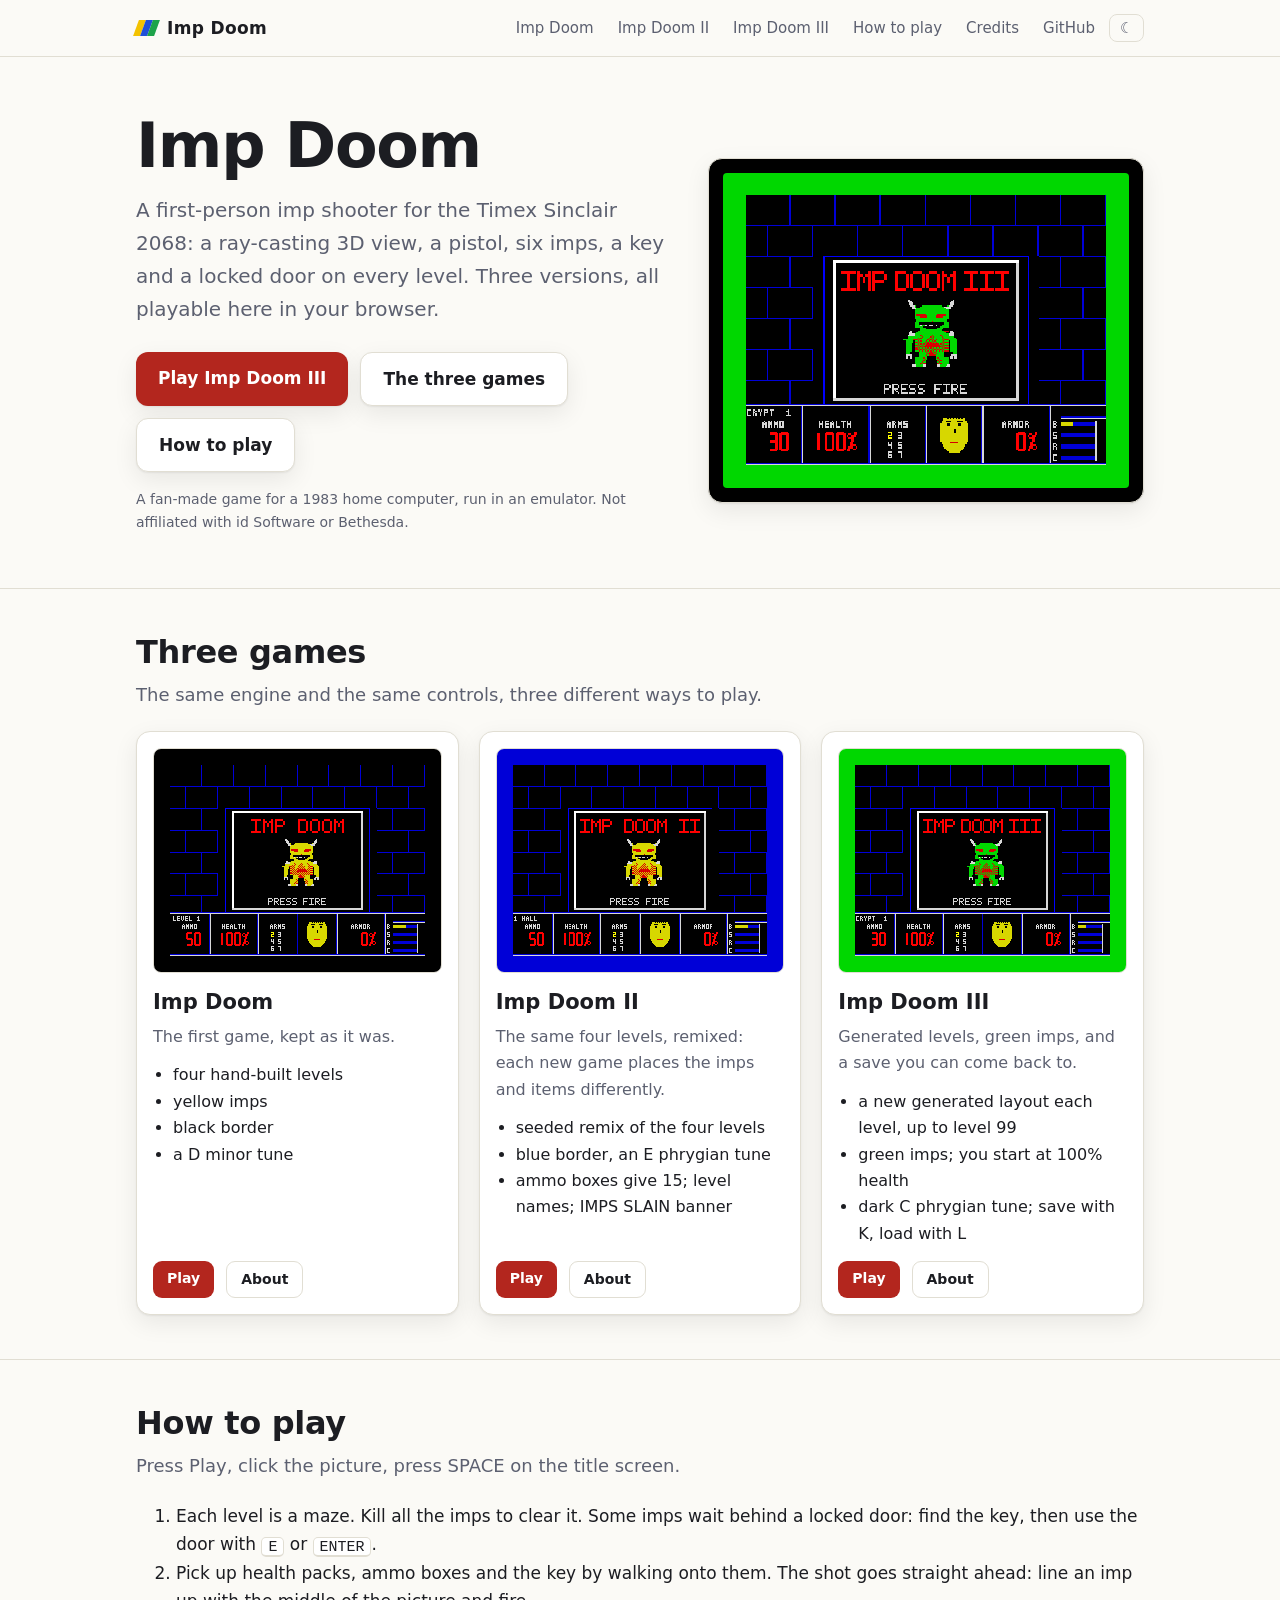
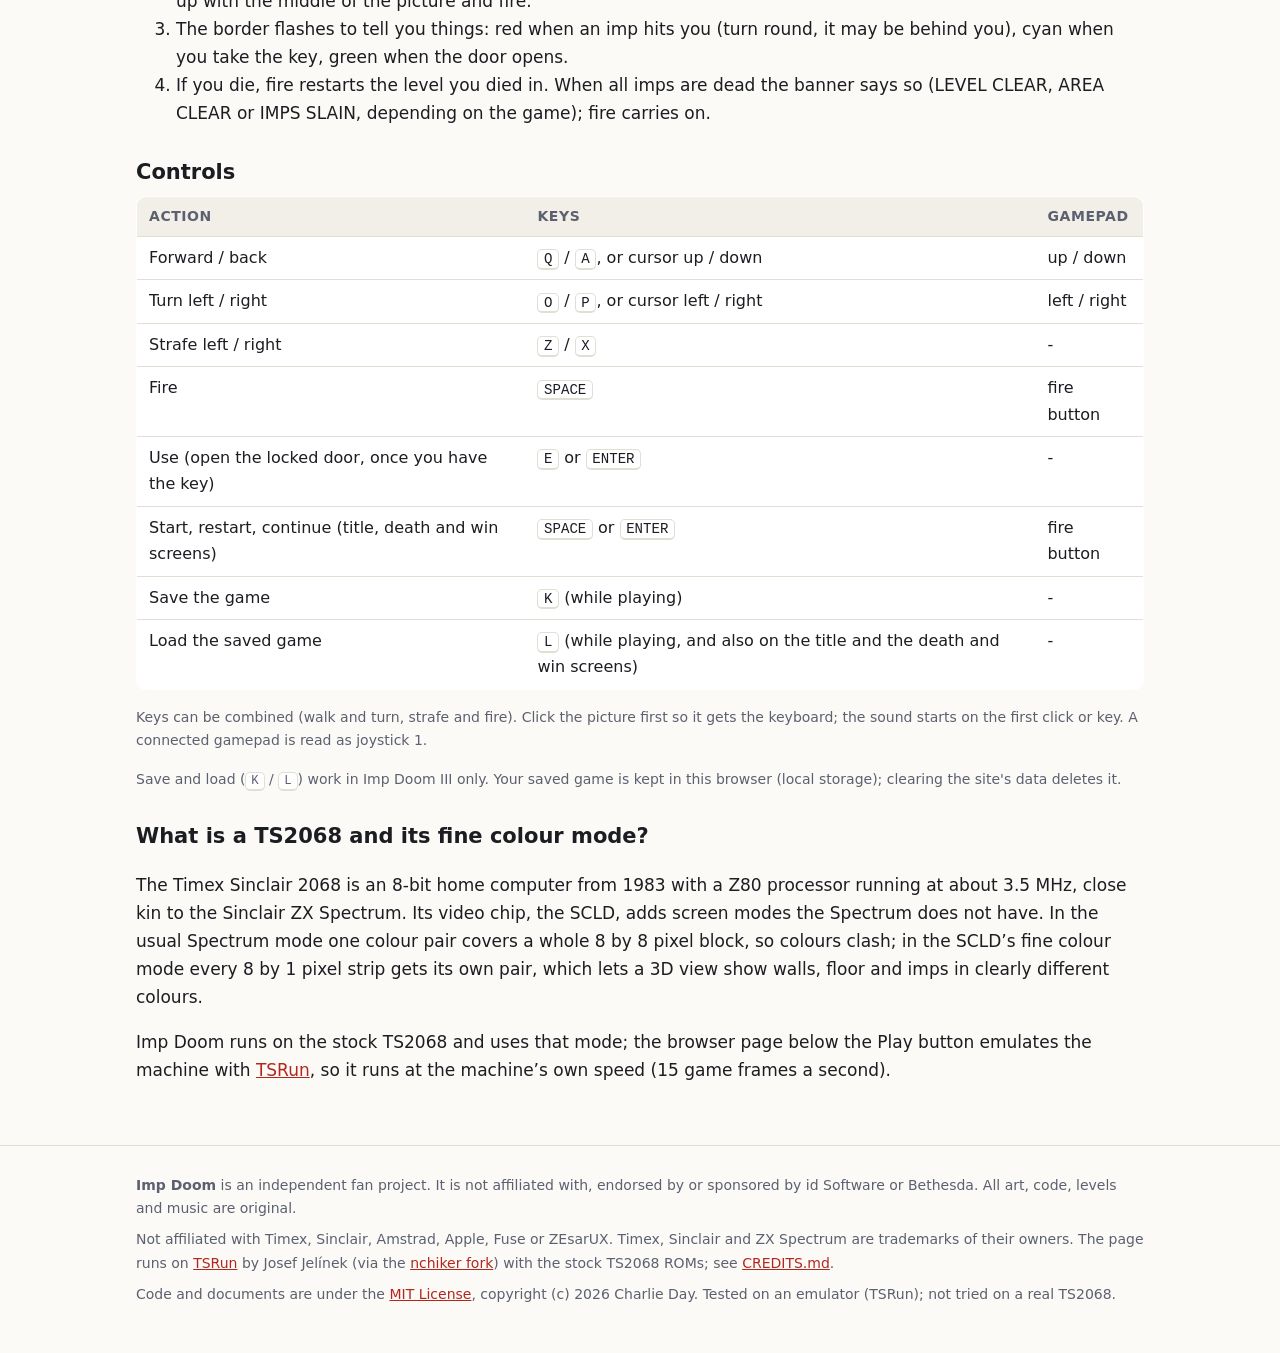
==== index.html @ e469f528 "Imp Doom website: three playable cartridges, TSRun player with save/load host Co-Authored-By: Claude" ====
<!doctype html>
<html lang="en">
<head>
<meta charset="utf-8">
<meta name="viewport" content="width=device-width, initial-scale=1">
<title>Imp Doom</title>
<meta name="description" content="Imp Doom, a first-person imp shooter for the Timex Sinclair 2068, in three versions. Play it in your browser.">
<link rel="icon" href="img/favicon.svg" type="image/svg+xml">
<link rel="stylesheet" href="css/site.css">
<script>try { var t = localStorage.getItem('imp-doom-site.theme'); if (t) document.documentElement.dataset.theme = t; } catch (e) {}</script>
</head>
<body>
<header class="bar">
  <div class="wrap">
    <a class="brand" href="index.html"><span class="stripe"><i></i><i></i><i></i></span> Imp Doom</a>
    <nav>
      <a href="imp-doom-1.html">Imp Doom</a>
      <a href="imp-doom-2.html">Imp Doom II</a>
      <a href="imp-doom-3.html">Imp Doom III</a>
      <a href="index.html#how">How to play</a>
      <a href="https://github.com/nchiker/Imp-Doom/blob/main/CREDITS.md">Credits</a>
      <a href="https://github.com/nchiker/Imp-Doom">GitHub</a>
      <button class="theme" id="theme" title="Switch between light and dark">&#9790;</button>
    </nav>
  </div>
</header>

<section class="hero">
  <div class="wrap">
    <div>
      <h1>Imp Doom</h1>
      <p class="lead">A first-person imp shooter for the Timex Sinclair 2068: a ray-casting 3D view, a pistol, six imps, a key and a locked door on every level. Three versions, all playable here in your browser.</p>
      <div class="cta">
        <a class="btn" href="play.html?game=3">Play Imp Doom III</a>
        <a class="btn alt" href="#games">The three games</a>
        <a class="btn alt" href="#how">How to play</a>
      </div>
      <p class="fine">A fan-made game for a 1983 home computer, run in an emulator. Not affiliated with id Software or Bethesda.</p>
    </div>
    <div class="screen"><img class="px" src="img/imp3_title.png" alt="The Imp Doom III title screen: a green imp, the words IMP DOOM III and PRESS FIRE, on a green border" width="576" height="448"></div>
  </div>
</section>

<section id="games">
  <div class="wrap">
    <h2>Three games</h2>
    <p class="sub">The same engine and the same controls, three different ways to play.</p>
    <div class="cards">
      <div class="card">
        <img class="px" src="img/imp1_title.png" alt="The Imp Doom title screen on a black border" width="576" height="448">
        <h3>Imp Doom</h3>
        <p>The first game, kept as it was.</p>
        <ul><li>four hand-built levels</li><li>yellow imps</li><li>black border</li><li>a D minor tune</li></ul>
        <div class="cta"><a class="btn sm" href="play.html?game=1">Play</a><a class="btn sm alt" href="imp-doom-1.html">About</a></div>
      </div>
      <div class="card">
        <img class="px" src="img/imp2_title.png" alt="The Imp Doom II title screen on a blue border" width="576" height="448">
        <h3>Imp Doom II</h3>
        <p>The same four levels, remixed: each new game places the imps and items differently.</p>
        <ul><li>seeded remix of the four levels</li><li>blue border, an E phrygian tune</li><li>ammo boxes give 15; level names; IMPS SLAIN banner</li></ul>
        <div class="cta"><a class="btn sm" href="play.html?game=2">Play</a><a class="btn sm alt" href="imp-doom-2.html">About</a></div>
      </div>
      <div class="card">
        <img class="px" src="img/imp3_title.png" alt="The Imp Doom III title screen on a green border" width="576" height="448">
        <h3>Imp Doom III</h3>
        <p>Generated levels, green imps, and a save you can come back to.</p>
        <ul><li>a new generated layout each level, up to level 99</li><li>green imps; you start at 100% health</li><li>dark C phrygian tune; save with K, load with L</li></ul>
        <div class="cta"><a class="btn sm" href="play.html?game=3">Play</a><a class="btn sm alt" href="imp-doom-3.html">About</a></div>
      </div>
    </div>
  </div>
</section>

<section id="how">
  <div class="wrap">
    <h2>How to play</h2>
    <p class="sub">Press Play, click the picture, press SPACE on the title screen.</p>
    <ol>
      <li>Each level is a maze. Kill all the imps to clear it. Some imps wait behind a locked door: find the key, then use the door with <kbd>E</kbd> or <kbd>ENTER</kbd>.</li>
      <li>Pick up health packs, ammo boxes and the key by walking onto them. The shot goes straight ahead: line an imp up with the middle of the picture and fire.</li>
      <li>The border flashes to tell you things: red when an imp hits you (turn round, it may be behind you), cyan when you take the key, green when the door opens.</li>
      <li>If you die, fire restarts the level you died in. When all imps are dead the banner says so (LEVEL CLEAR, AREA CLEAR or IMPS SLAIN, depending on the game); fire carries on.</li>
    </ol>
    <h3 id="controls">Controls</h3>
<table>
  <tr><th>Action</th><th>Keys</th><th>Gamepad</th></tr>
  <tr><td>Forward / back</td><td><kbd>Q</kbd> / <kbd>A</kbd>, or cursor up / down</td><td>up / down</td></tr>
  <tr><td>Turn left / right</td><td><kbd>O</kbd> / <kbd>P</kbd>, or cursor left / right</td><td>left / right</td></tr>
  <tr><td>Strafe left / right</td><td><kbd>Z</kbd> / <kbd>X</kbd></td><td>-</td></tr>
  <tr><td>Fire</td><td><kbd>SPACE</kbd></td><td>fire button</td></tr>
  <tr><td>Use (open the locked door, once you have the key)</td><td><kbd>E</kbd> or <kbd>ENTER</kbd></td><td>-</td></tr>
  <tr><td>Start, restart, continue (title, death and win screens)</td><td><kbd>SPACE</kbd> or <kbd>ENTER</kbd></td><td>fire button</td></tr>
  <tr><td>Save the game</td><td><kbd>K</kbd> (while playing)</td><td>-</td></tr>
  <tr><td>Load the saved game</td><td><kbd>L</kbd> (while playing, and also on the title and the death and win screens)</td><td>-</td></tr>
</table>
<p class="fine">Keys can be combined (walk and turn, strafe and fire). Click the picture first so it gets the keyboard; the sound starts on the first click or key. A connected gamepad is read as joystick 1.</p>
    <p class="fine">Save and load (<kbd>K</kbd> / <kbd>L</kbd>) work in Imp Doom III only. Your saved game is kept in this browser (local storage); clearing the site's data deletes it.</p>
    <h3 id="scld">What is a TS2068 and its fine colour mode?</h3>
    <p>The Timex Sinclair 2068 is an 8-bit home computer from 1983 with a Z80 processor running at about 3.5 MHz, close kin to the Sinclair ZX Spectrum. Its video chip, the SCLD, adds screen modes the Spectrum does not have. In the usual Spectrum mode one colour pair covers a whole 8 by 8 pixel block, so colours clash; in the SCLD&rsquo;s fine colour mode every 8 by 1 pixel strip gets its own pair, which lets a 3D view show walls, floor and imps in clearly different colours.</p>
    <p>Imp Doom runs on the stock TS2068 and uses that mode; the browser page below the Play button emulates the machine with <a href="https://github.com/nchiker/TSRun">TSRun</a>, so it runs at the machine&rsquo;s own speed (15 game frames a second).</p>
  </div>
</section>
<footer>
  <div class="wrap">
    <p><b>Imp Doom</b> is an independent fan project. It is not affiliated with, endorsed by or sponsored by id Software or Bethesda. All art, code, levels and music are original.</p>
    <p>Not affiliated with Timex, Sinclair, Amstrad, Apple, Fuse or ZEsarUX. Timex, Sinclair and ZX Spectrum are trademarks of their owners. The page runs on <a href="https://github.com/josef-jelinek/TSRun">TSRun</a> by Josef Jel&iacute;nek (via the <a href="https://github.com/nchiker/TSRun">nchiker fork</a>) with the stock TS2068 ROMs; see <a href="https://github.com/nchiker/Imp-Doom/blob/main/CREDITS.md">CREDITS.md</a>.</p>
    <p>Code and documents are under the <a href="LICENSE">MIT License</a>, copyright (c) 2026 Charlie Day. Tested on an emulator (TSRun); not tried on a real TS2068.</p>
  </div>
</footer>
<script src="js/site.js"></script>
</body>
</html>
---- css/site.css ----
/* Imp Doom site styles. Variables and layout follow the Leap IDE / Leap Arcade pages (same author). */
:root {
  --bg: #fbfaf6; --panel: #ffffff; --ink: #1c1d22; --muted: #5c6070; --line: #e1ded3;
  --accent: #b3261e; --accent-ink: #ffffff; --code-bg: #f1efe7; --shadow: 0 1px 2px rgba(0,0,0,.06), 0 8px 24px rgba(0,0,0,.08);
  --y: #f3c200; --b: #1f4fd8; --g: #1da34a;
}
@media (prefers-color-scheme: dark) {
  :root:not([data-theme="light"]) {
    --bg: #101116; --panel: #181a21; --ink: #ecebe6; --muted: #9a9eae; --line: #2a2d38;
    --accent: #ff6a5e; --accent-ink: #1a0604; --code-bg: #1f222b; --shadow: 0 1px 2px rgba(0,0,0,.4), 0 8px 24px rgba(0,0,0,.35);
  }
}
:root[data-theme="dark"] {
  --bg: #101116; --panel: #181a21; --ink: #ecebe6; --muted: #9a9eae; --line: #2a2d38;
  --accent: #ff6a5e; --accent-ink: #1a0604; --code-bg: #1f222b; --shadow: 0 1px 2px rgba(0,0,0,.4), 0 8px 24px rgba(0,0,0,.35);
}
* { box-sizing: border-box; }
html { scroll-behavior: smooth; scroll-padding-top: 72px; }
body { margin: 0; background: var(--bg); color: var(--ink); font: 17px/1.65 system-ui, -apple-system, "Segoe UI", Roboto, sans-serif; }
a { color: var(--accent); }
img { max-width: 100%; height: auto; display: block; }
.px { image-rendering: pixelated; image-rendering: crisp-edges; }
code, pre, kbd { font-family: ui-monospace, "SF Mono", Menlo, Consolas, monospace; font-size: .88em; }
code { background: var(--code-bg); padding: .1em .35em; border-radius: 4px; }
kbd { background: var(--panel); border: 1px solid var(--line); border-bottom-width: 2px; border-radius: 5px; padding: .05em .4em; }
.wrap { max-width: 1040px; margin: 0 auto; padding: 0 16px; }

/* top bar */
.bar { position: sticky; top: 0; z-index: 10; background: color-mix(in srgb, var(--bg) 88%, transparent); backdrop-filter: blur(10px); border-bottom: 1px solid var(--line); }
.bar .wrap { display: flex; align-items: center; gap: 18px; min-height: 56px; flex-wrap: wrap; }
.brand { font-weight: 800; letter-spacing: .02em; color: var(--ink); text-decoration: none; display: flex; align-items: center; gap: 10px; }
.stripe { display: inline-flex; transform: skewX(-20deg); }
.stripe i { display: block; width: 7px; height: 16px; }
.stripe i:nth-child(1) { background: var(--y); } .stripe i:nth-child(2) { background: var(--b); } .stripe i:nth-child(3) { background: var(--g); }
.bar nav { display: flex; gap: 4px; margin-left: auto; flex-wrap: wrap; align-items: center; }
.bar nav a { color: var(--muted); text-decoration: none; padding: 6px 10px; border-radius: 8px; font-size: 15px; }
.bar nav a:hover, .bar nav a.current { color: var(--ink); background: var(--code-bg); }
.theme { background: none; border: 1px solid var(--line); color: var(--muted); border-radius: 8px; padding: 4px 10px; cursor: pointer; font-size: 15px; }
.btn { display: inline-block; background: var(--accent); color: var(--accent-ink); padding: 12px 22px; border-radius: 12px; font-weight: 700; text-decoration: none; box-shadow: var(--shadow); border: 0; cursor: pointer; font-size: 17px; }
.btn:hover { filter: brightness(1.08); }
.btn.alt { background: var(--panel); color: var(--ink); border: 1px solid var(--line); }
.btn.sm { padding: 6px 14px; font-size: 14px; border-radius: 9px; box-shadow: none; }

/* hero */
.hero { padding: 56px 0 40px; }
.hero .wrap { display: grid; grid-template-columns: 1.1fr .9fr; gap: 40px; align-items: center; }
.hero h1 { font-size: clamp(38px, 6vw, 62px); line-height: 1.05; margin: 0 0 16px; letter-spacing: -.02em; }
.hero p.lead { font-size: 20px; color: var(--muted); margin: 0 0 26px; }
.cta { display: flex; gap: 12px; flex-wrap: wrap; }
.screen { display: block; background: #000; border-radius: 14px; padding: 14px; box-shadow: var(--shadow); border: 1px solid var(--line); }
.screen img { width: 100%; border-radius: 4px; }
.fine { font-size: 14px; color: var(--muted); margin-top: 16px; }

/* sections */
section { padding: 44px 0; }
section + section { border-top: 1px solid var(--line); }
h2 { font-size: 32px; letter-spacing: -.01em; margin: 0 0 8px; line-height: 1.2; }
h3 { font-size: 21px; margin: 28px 0 6px; }
.sub { color: var(--muted); margin: 0 0 22px; font-size: 18px; }
figure { margin: 18px 0 26px; }
figure img { border: 1px solid var(--line); border-radius: 10px; box-shadow: var(--shadow); width: 100%; background: #000; }
figcaption { color: var(--muted); font-size: 15px; margin-top: 8px; }
.pair { display: grid; grid-template-columns: 1fr 1fr; gap: 18px; }
.trio { display: grid; grid-template-columns: repeat(3, 1fr); gap: 18px; }
.pair figure, .trio figure { margin: 10px 0 18px; }

/* cards */
.cards { display: grid; grid-template-columns: repeat(3, 1fr); gap: 20px; }
.card { background: var(--panel); border: 1px solid var(--line); border-radius: 14px; padding: 16px; box-shadow: var(--shadow); display: flex; flex-direction: column; }
.card h3 { margin: 12px 0 4px; }
.card p { margin: 0 0 12px; color: var(--muted); font-size: 16px; }
.card ul { margin: 0 0 14px; padding-left: 20px; font-size: 16px; }
.card .cta { margin-top: auto; }
.card img { border-radius: 8px; background: #000; border: 1px solid var(--line); }

table { border-collapse: collapse; width: 100%; background: var(--panel); border: 1px solid var(--line); border-radius: 10px; overflow: hidden; font-size: 16px; }
th, td { text-align: left; padding: 8px 12px; border-bottom: 1px solid var(--line); vertical-align: top; }
th { background: var(--code-bg); font-size: 14px; text-transform: uppercase; letter-spacing: .04em; color: var(--muted); }
tr:last-child td { border-bottom: 0; }
.note { background: var(--code-bg); border-left: 4px solid var(--accent); padding: 10px 14px; border-radius: 6px; margin: 16px 0; font-size: 16px; }
audio { width: 100%; max-width: 520px; display: block; margin: 8px 0; }
footer { border-top: 1px solid var(--line); padding: 28px 0 40px; color: var(--muted); font-size: 14px; }
footer p { margin: 0 0 8px; }

@media (max-width: 800px) {
  .hero .wrap, .pair { grid-template-columns: 1fr; }
  .cards, .trio { grid-template-columns: 1fr; }
  .hero { padding: 32px 0 24px; }
  .bar nav { margin-left: 0; }
  table { font-size: 15px; }
}
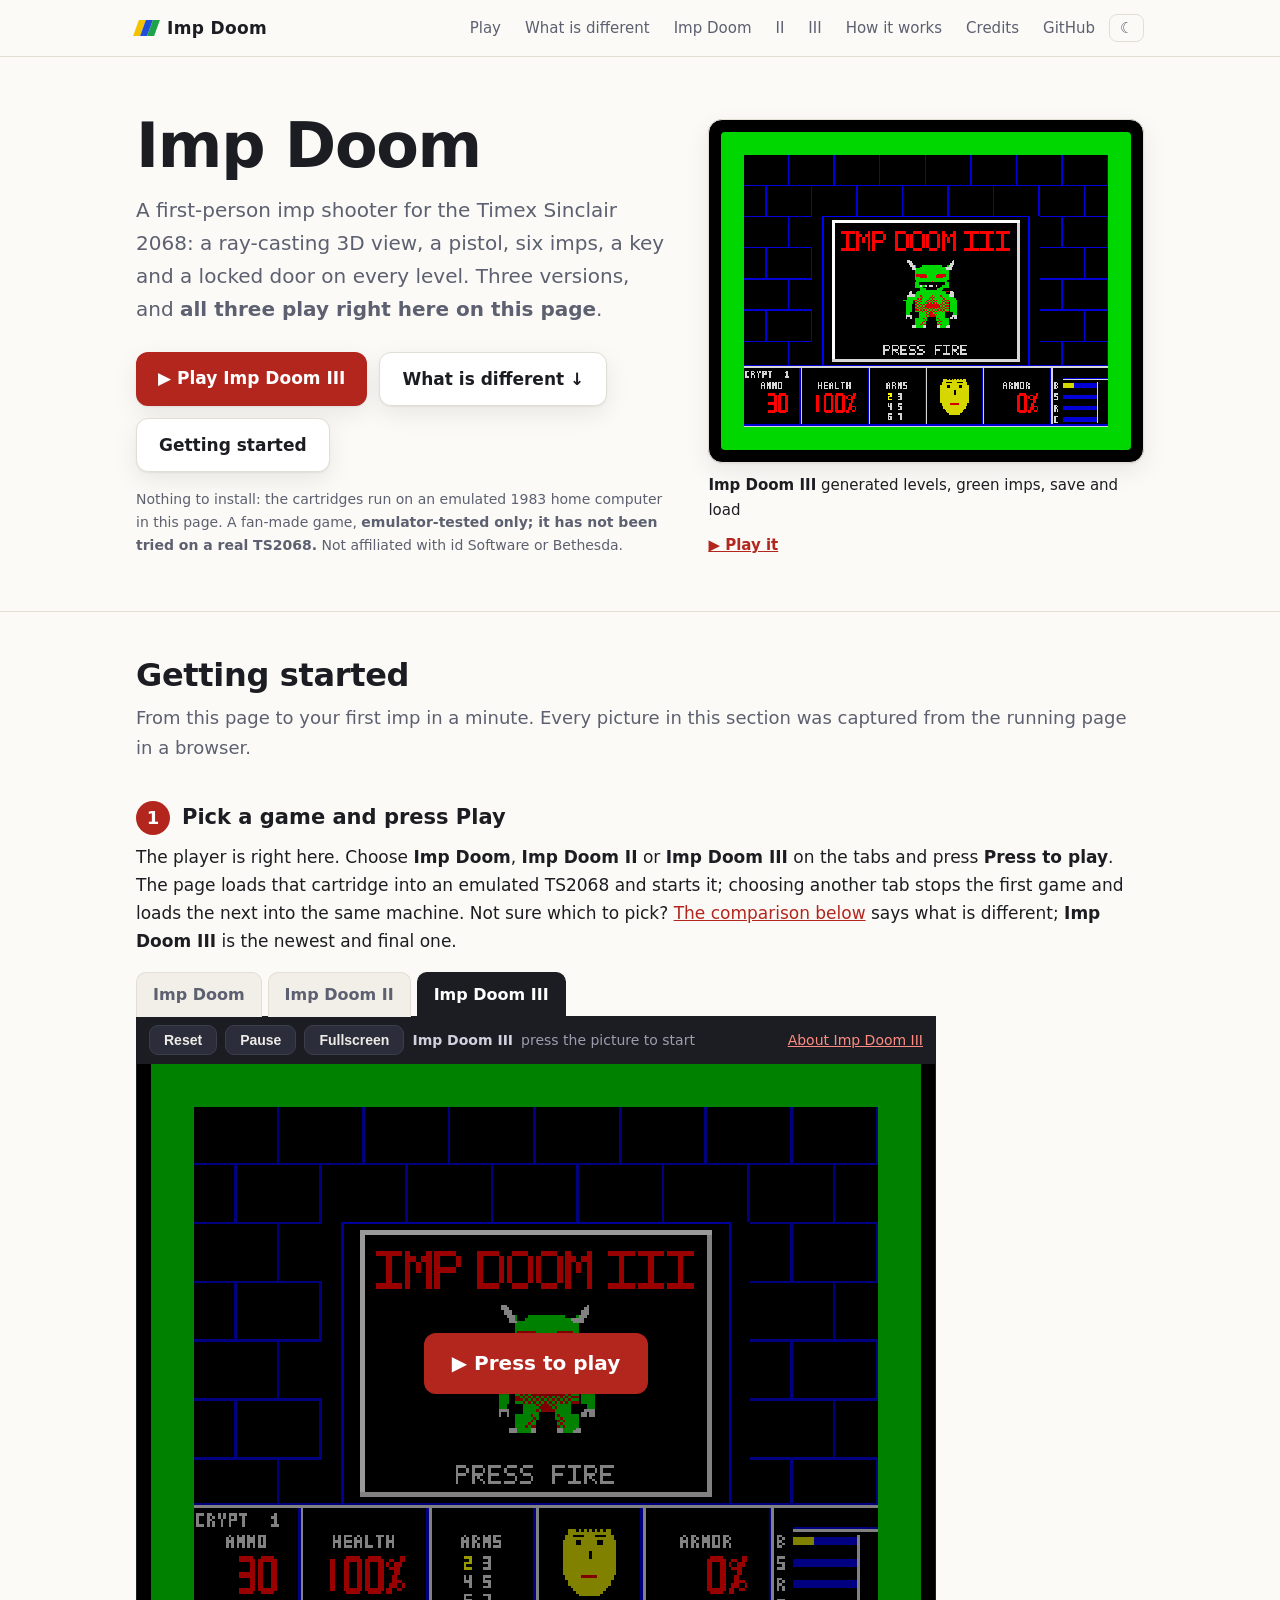
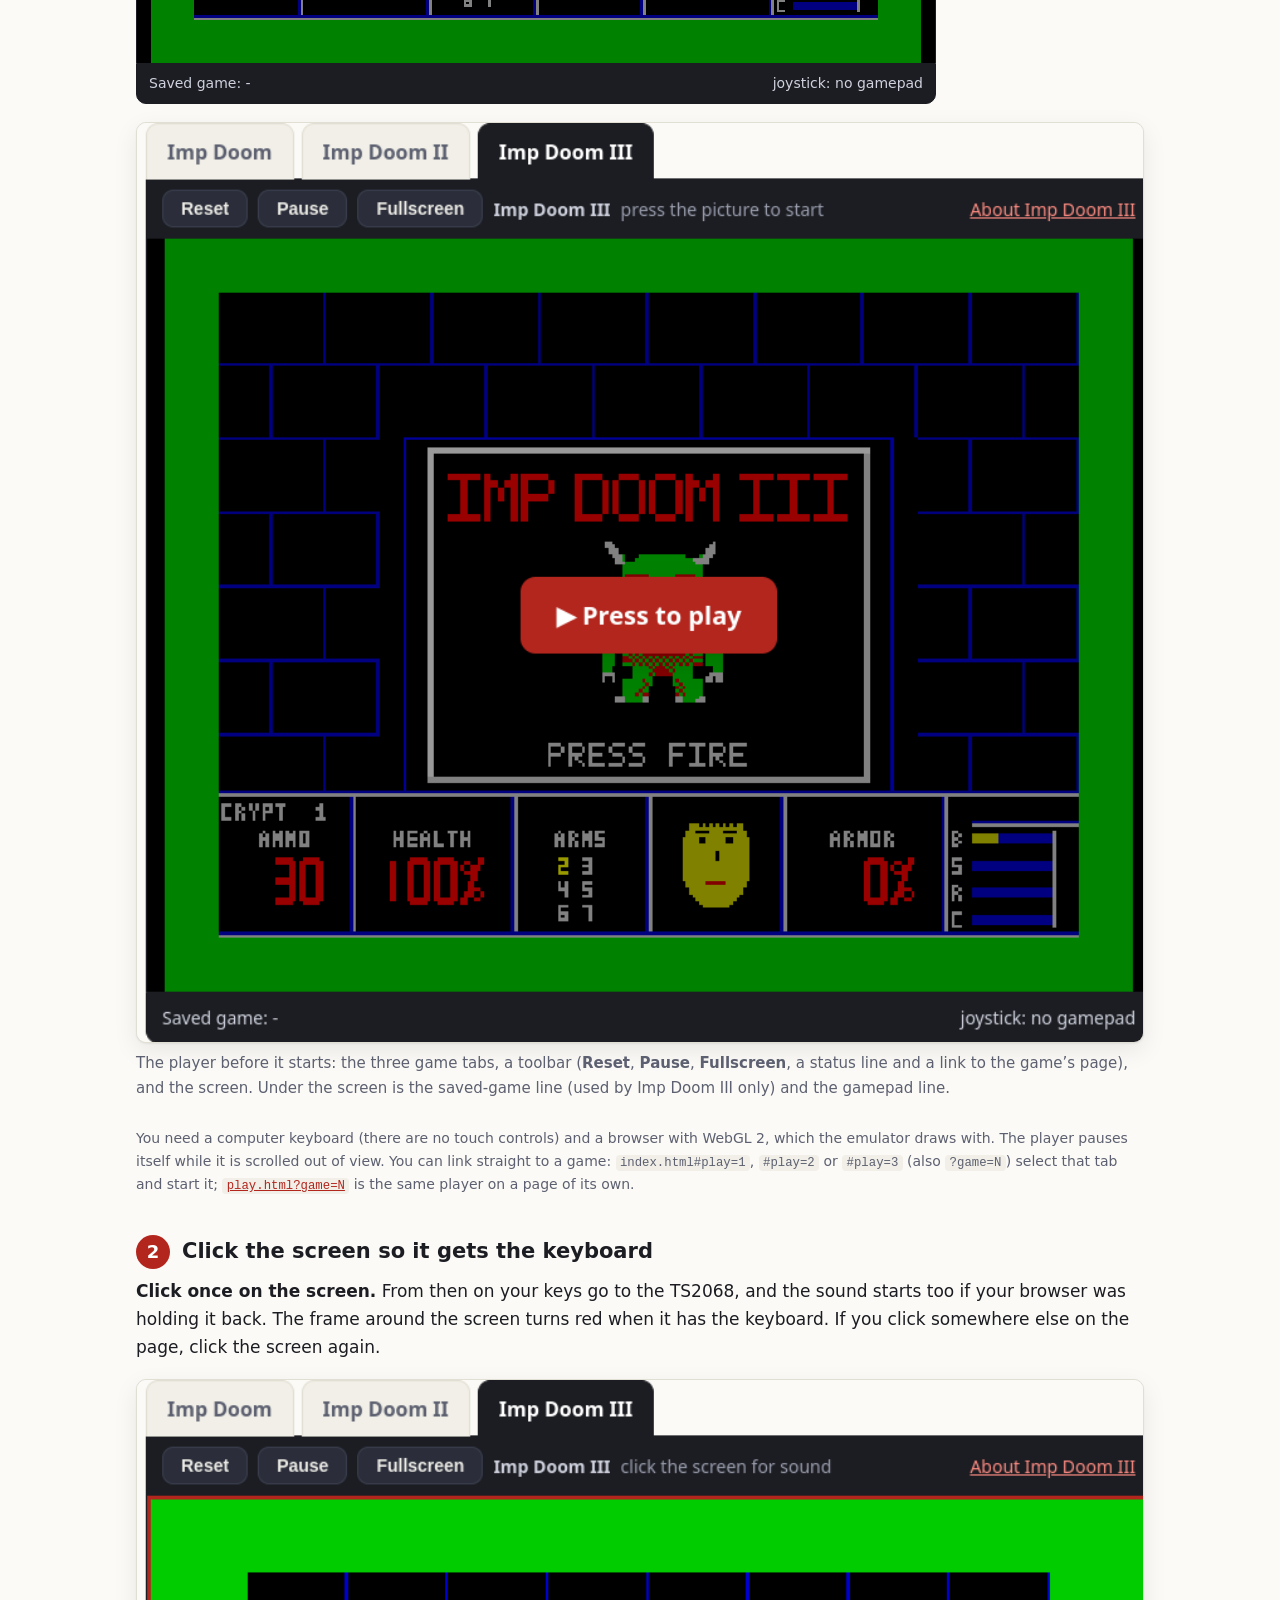
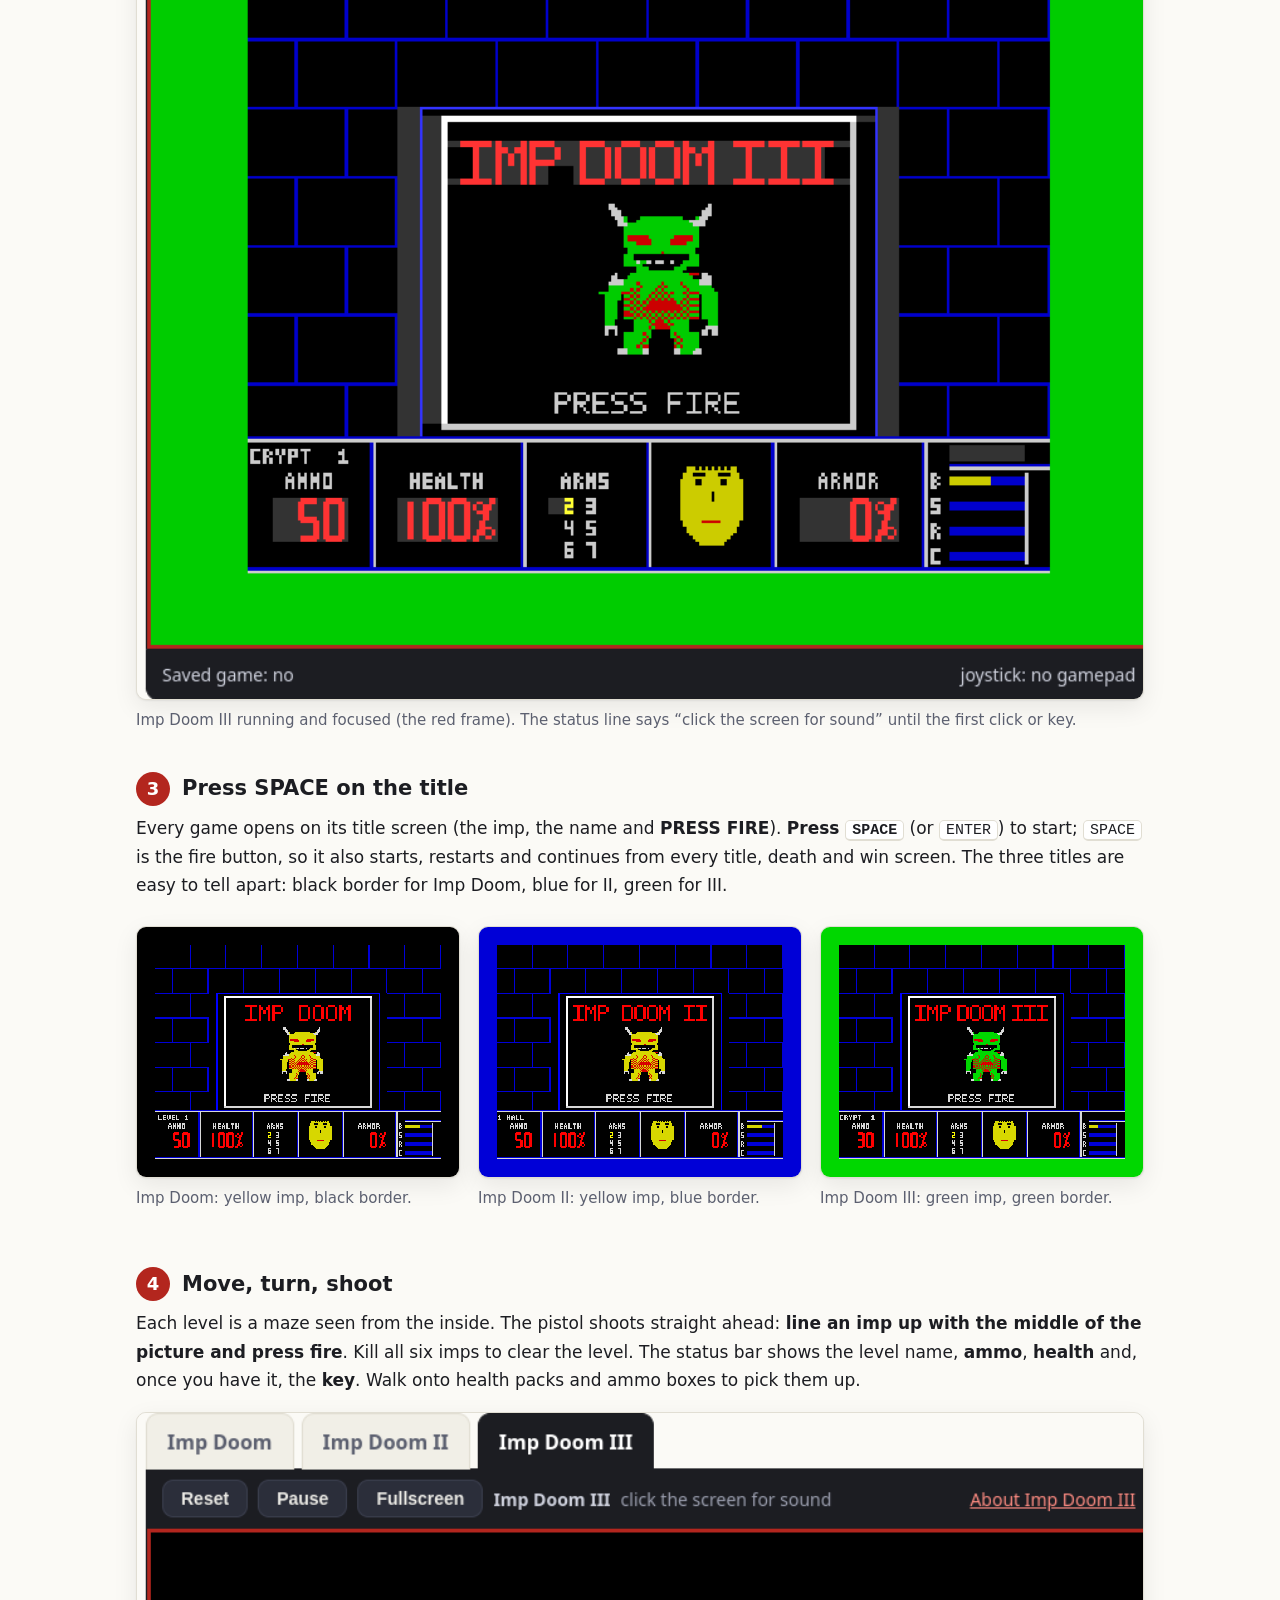
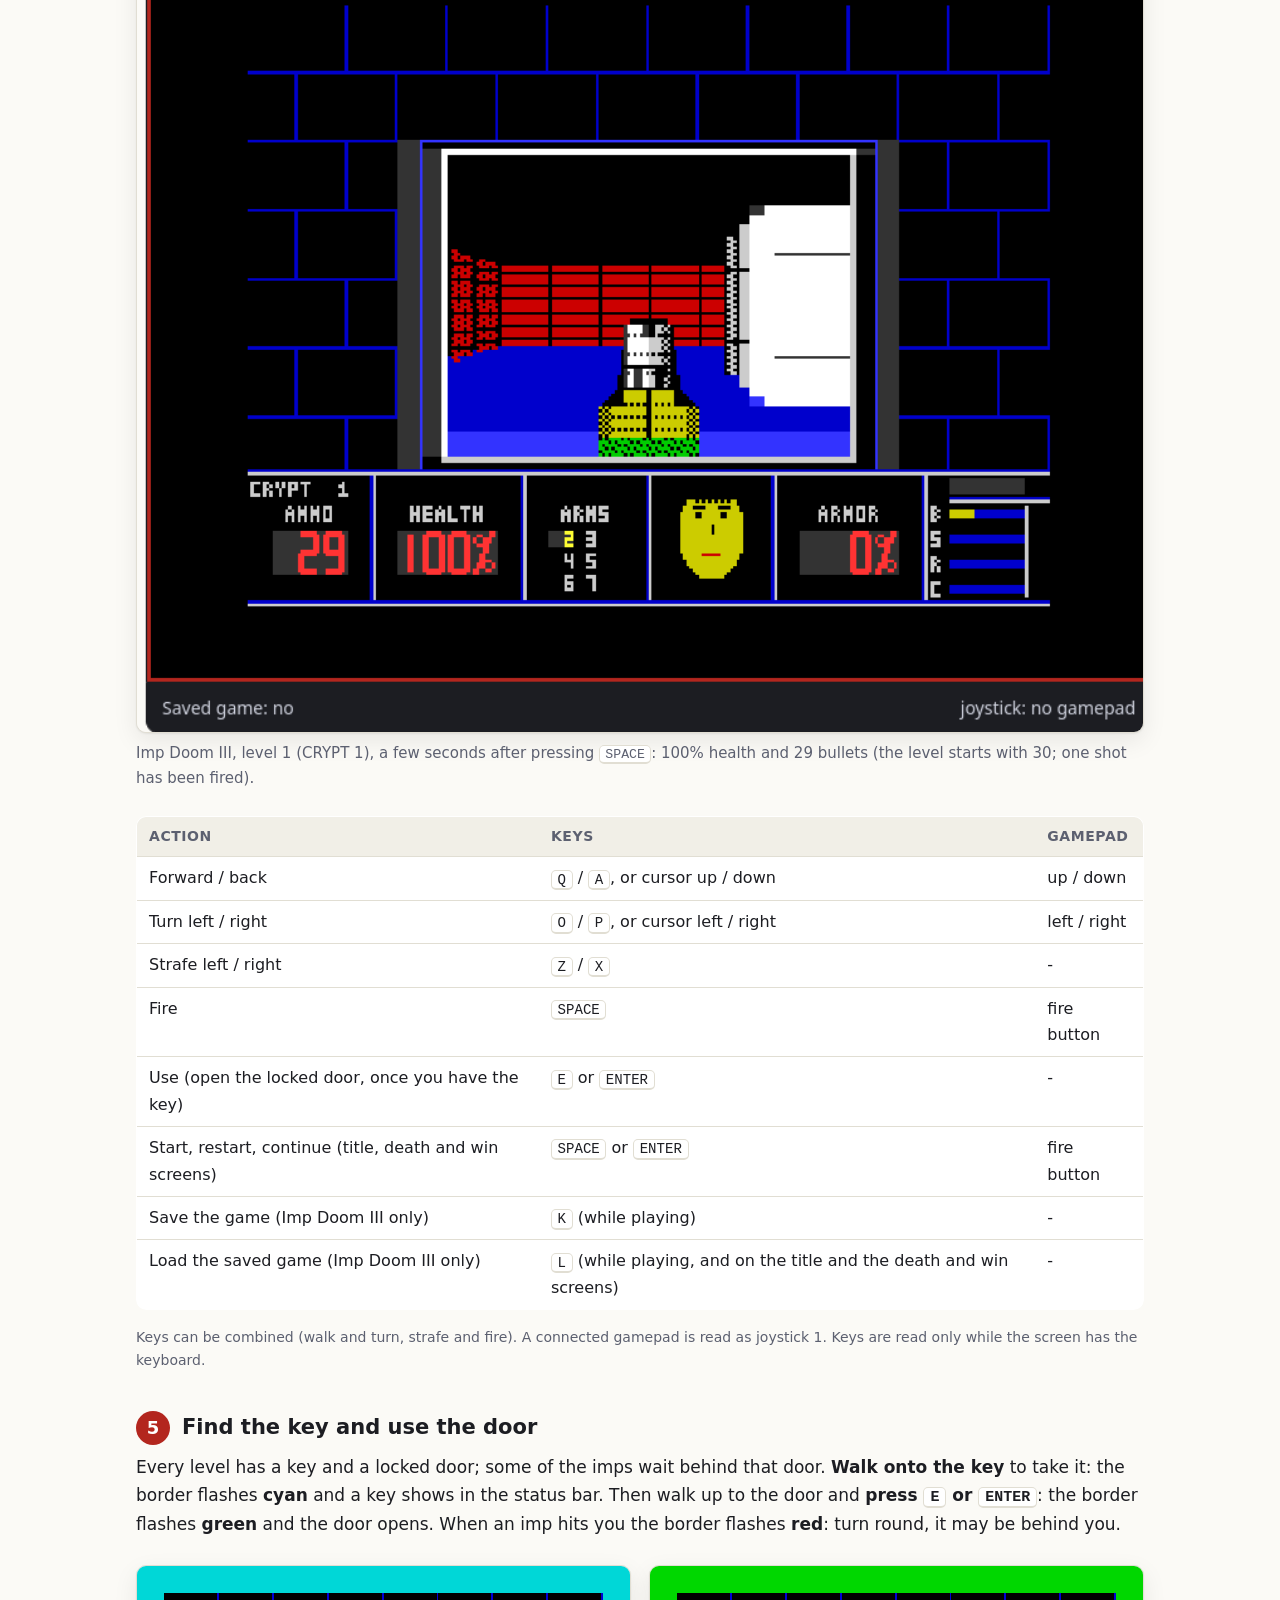
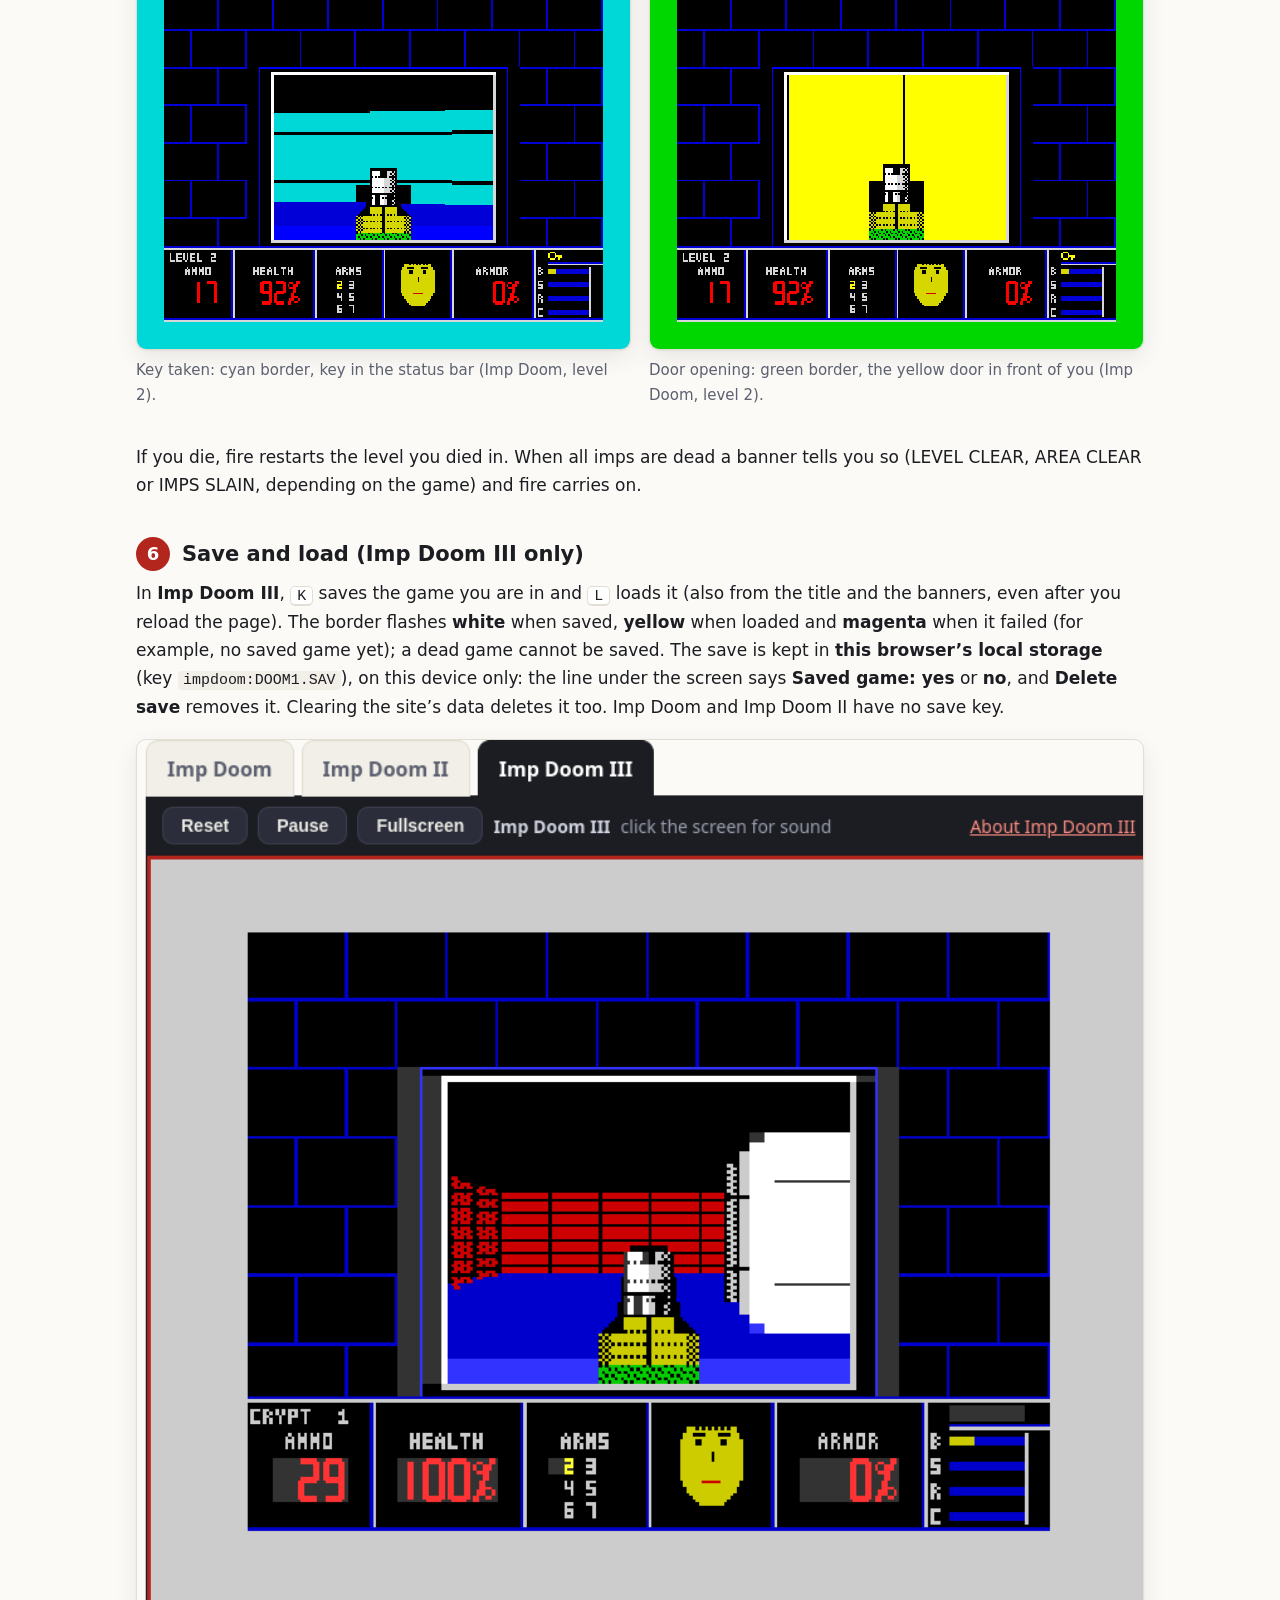
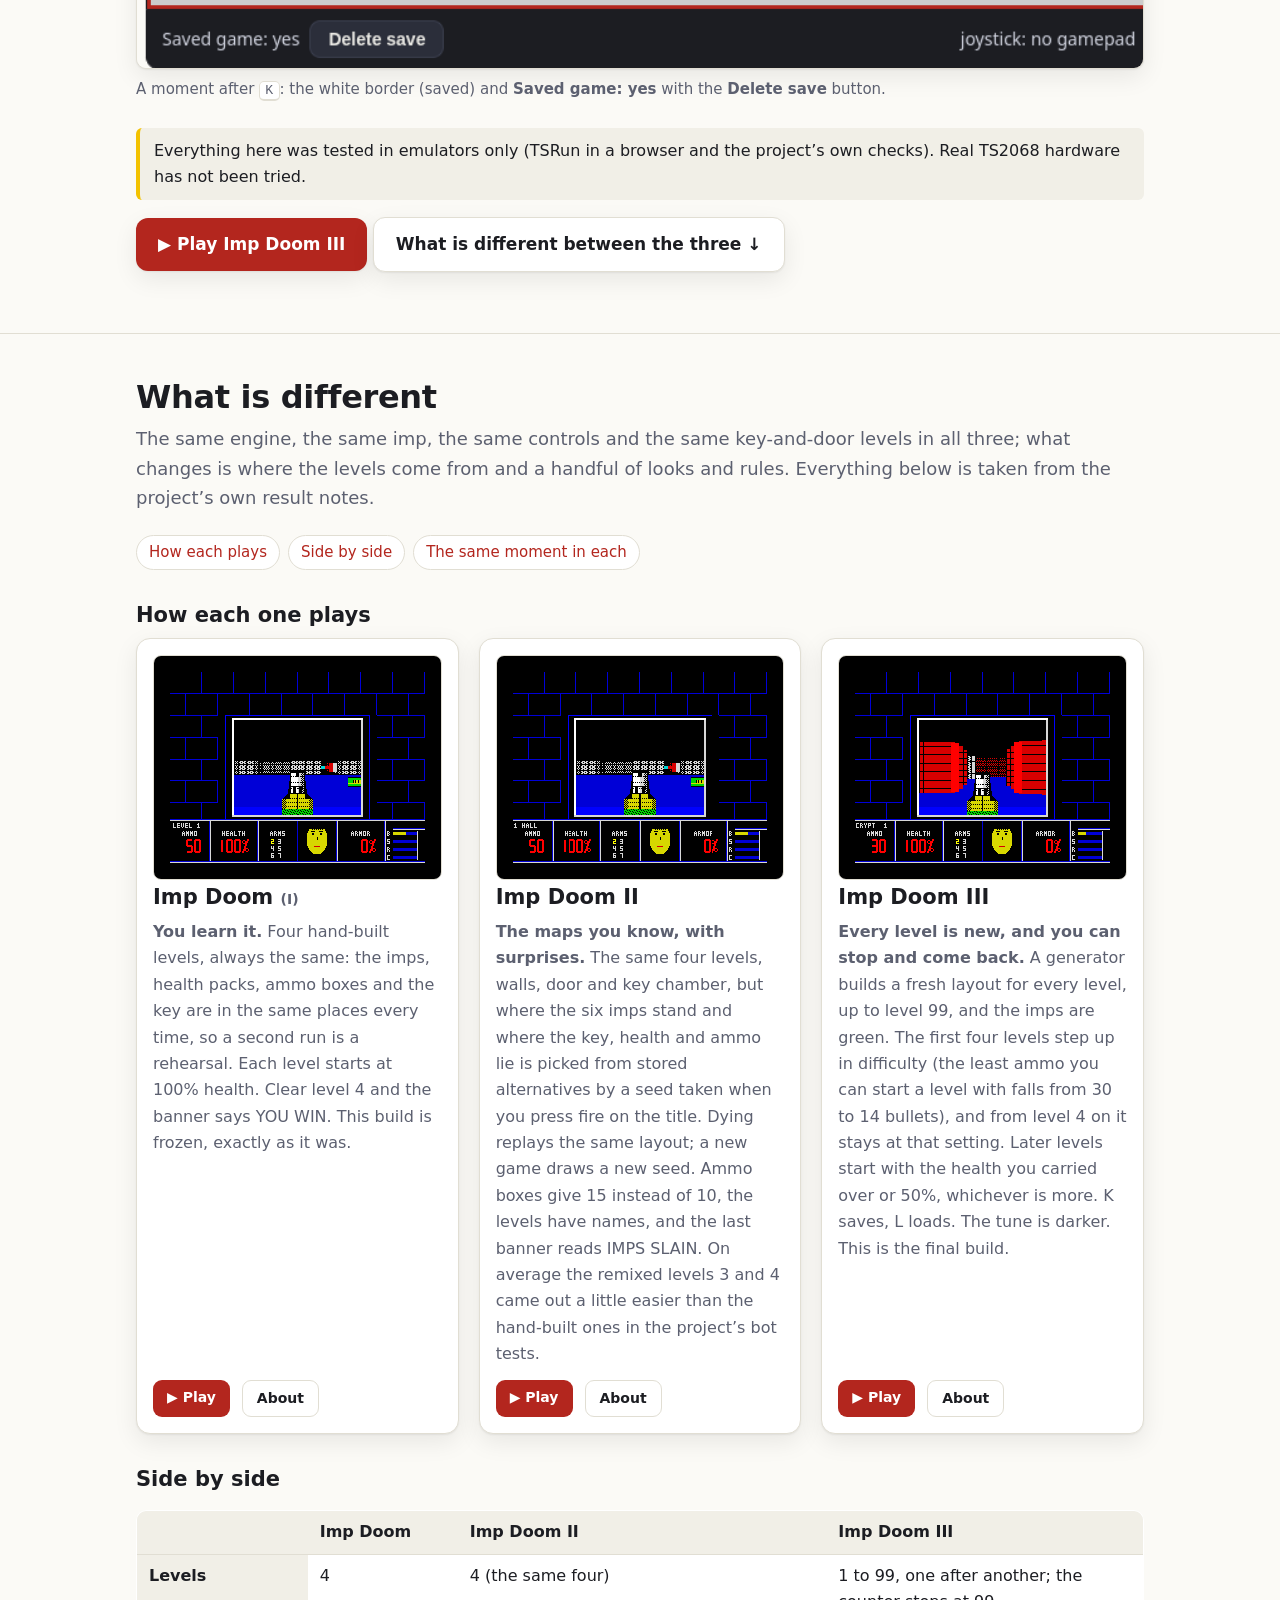
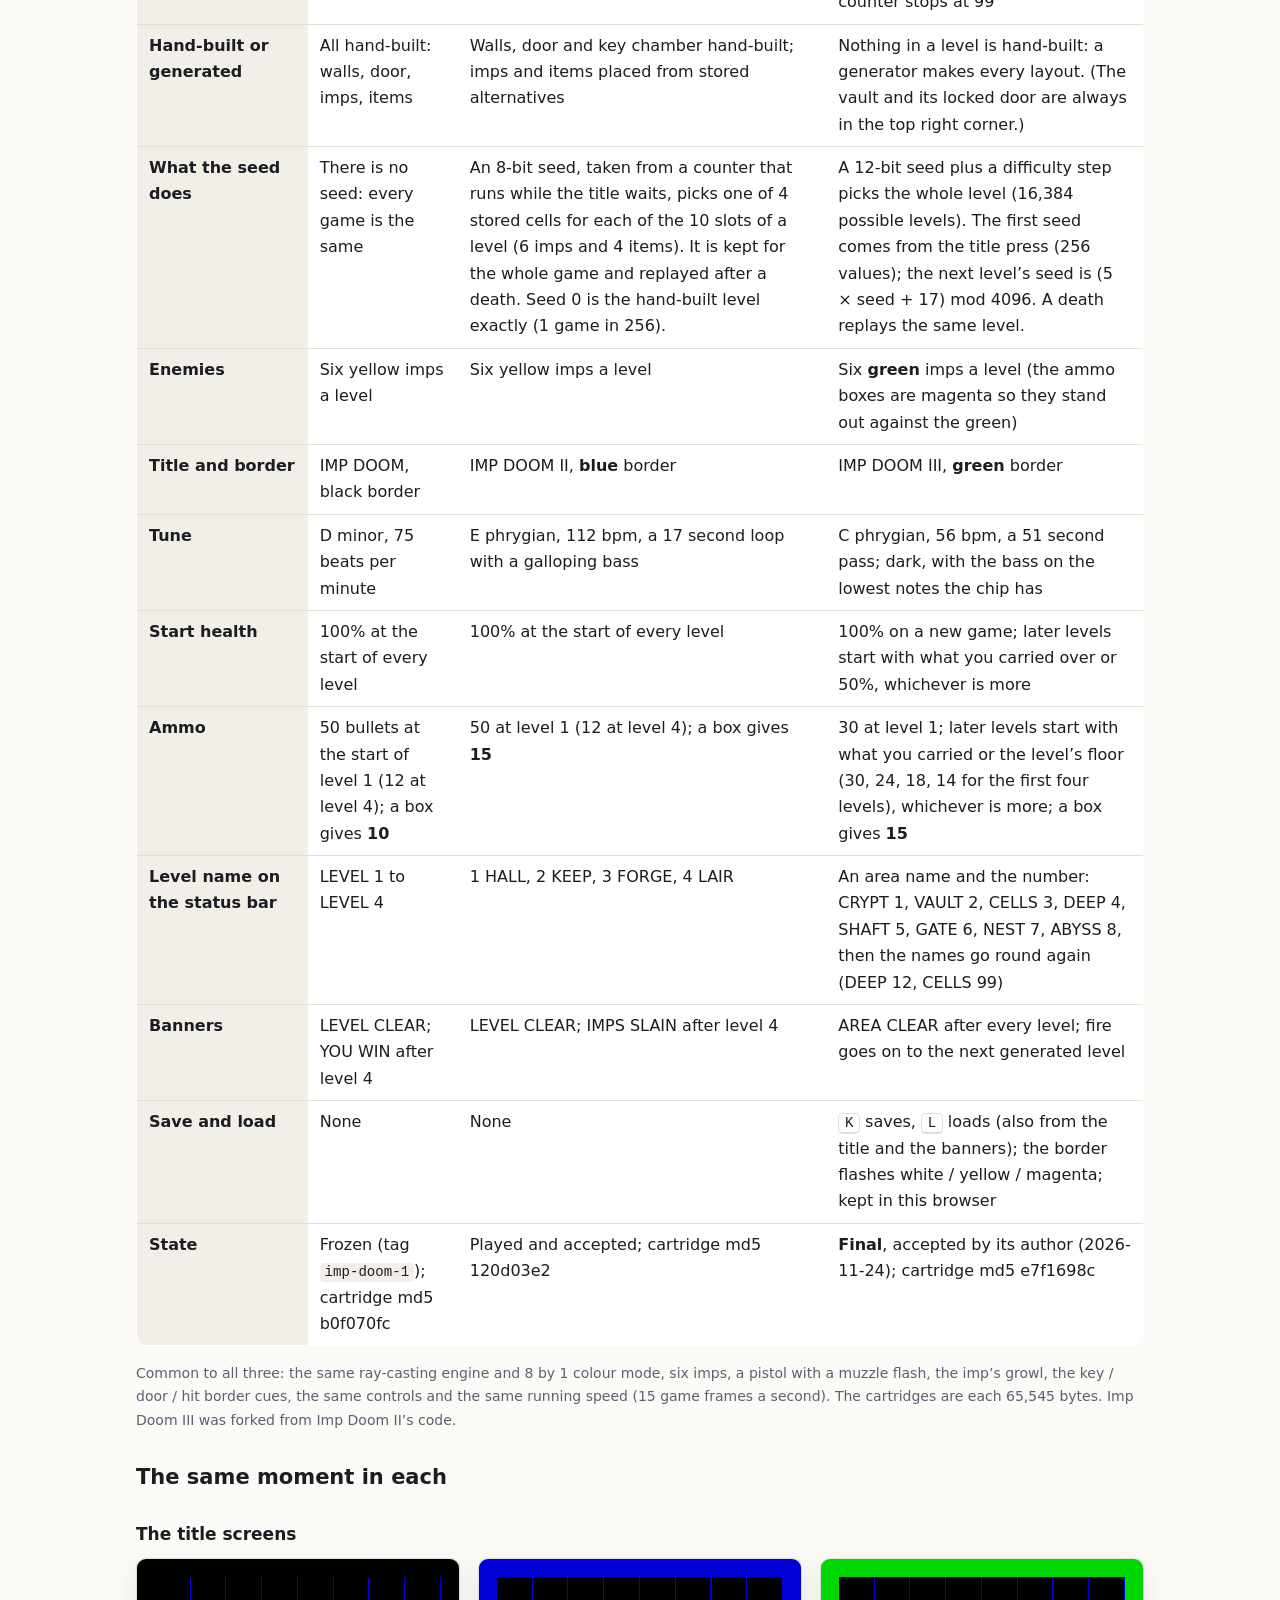
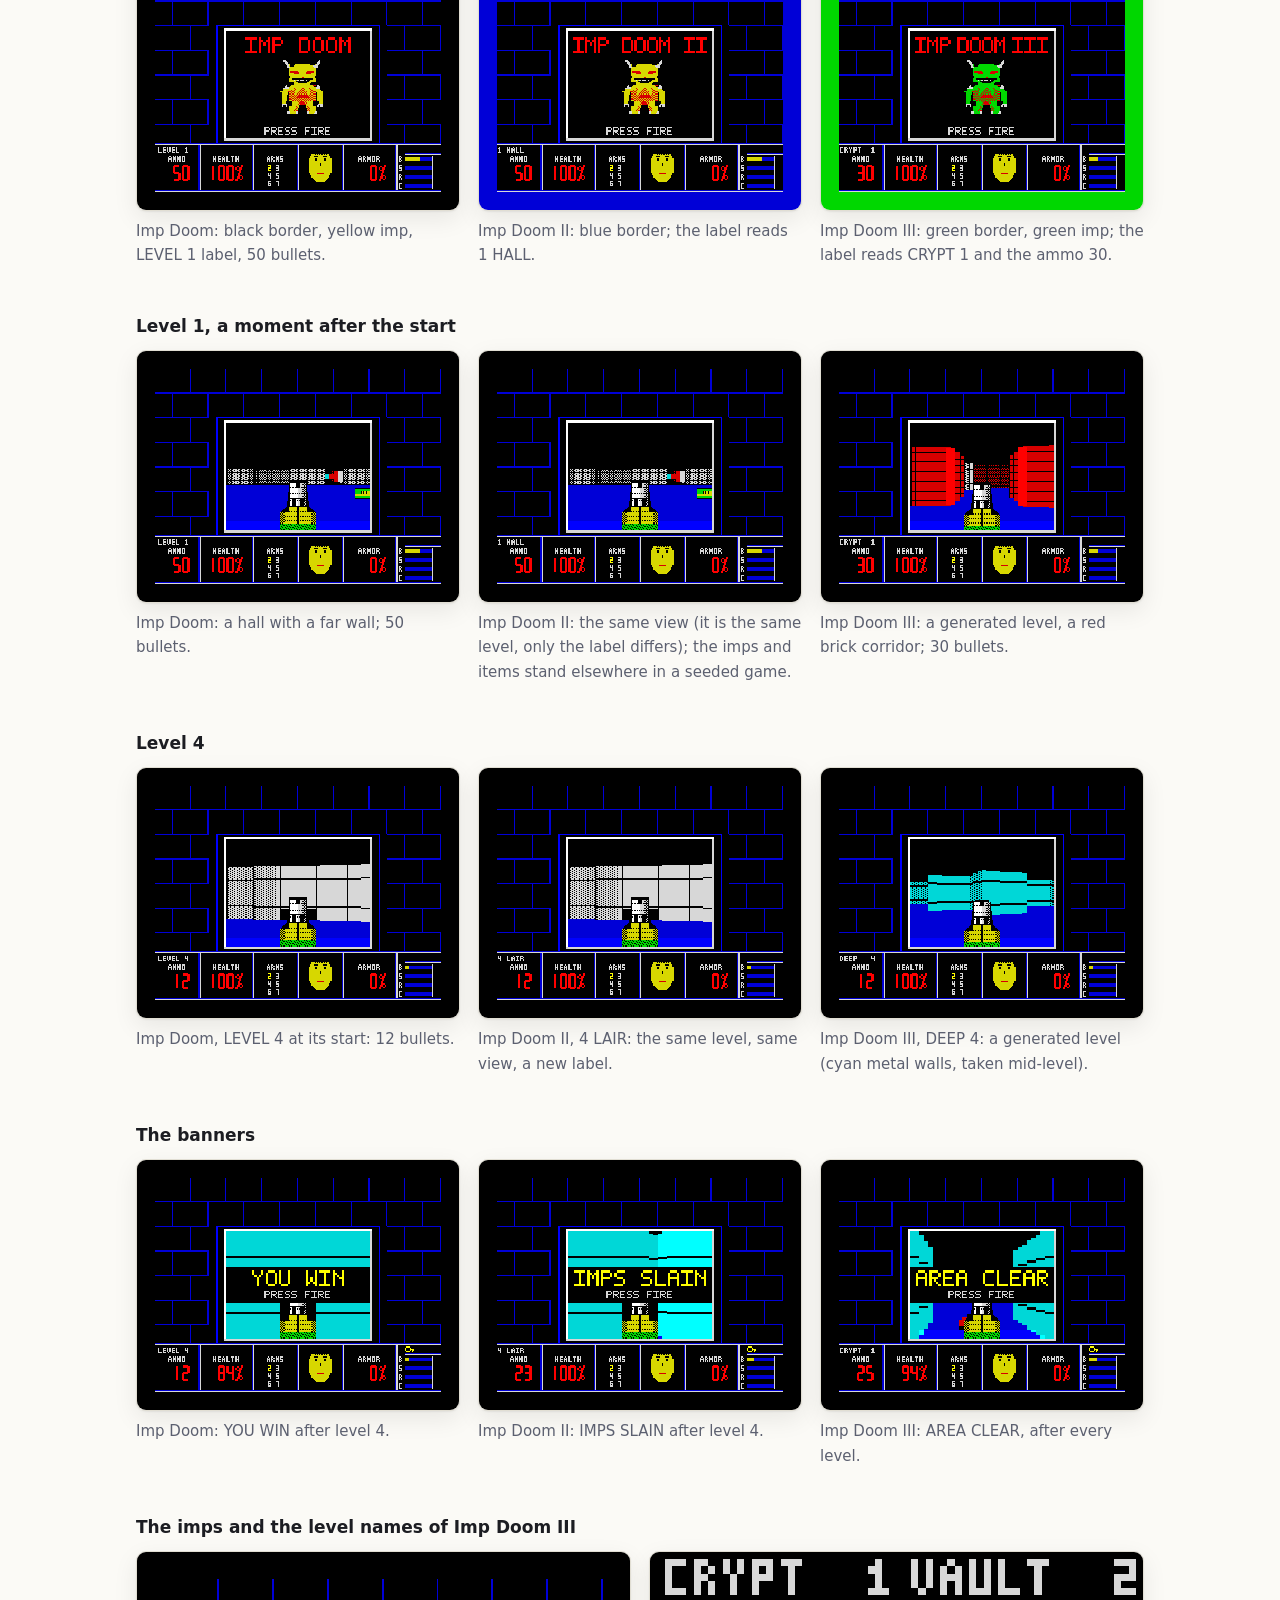
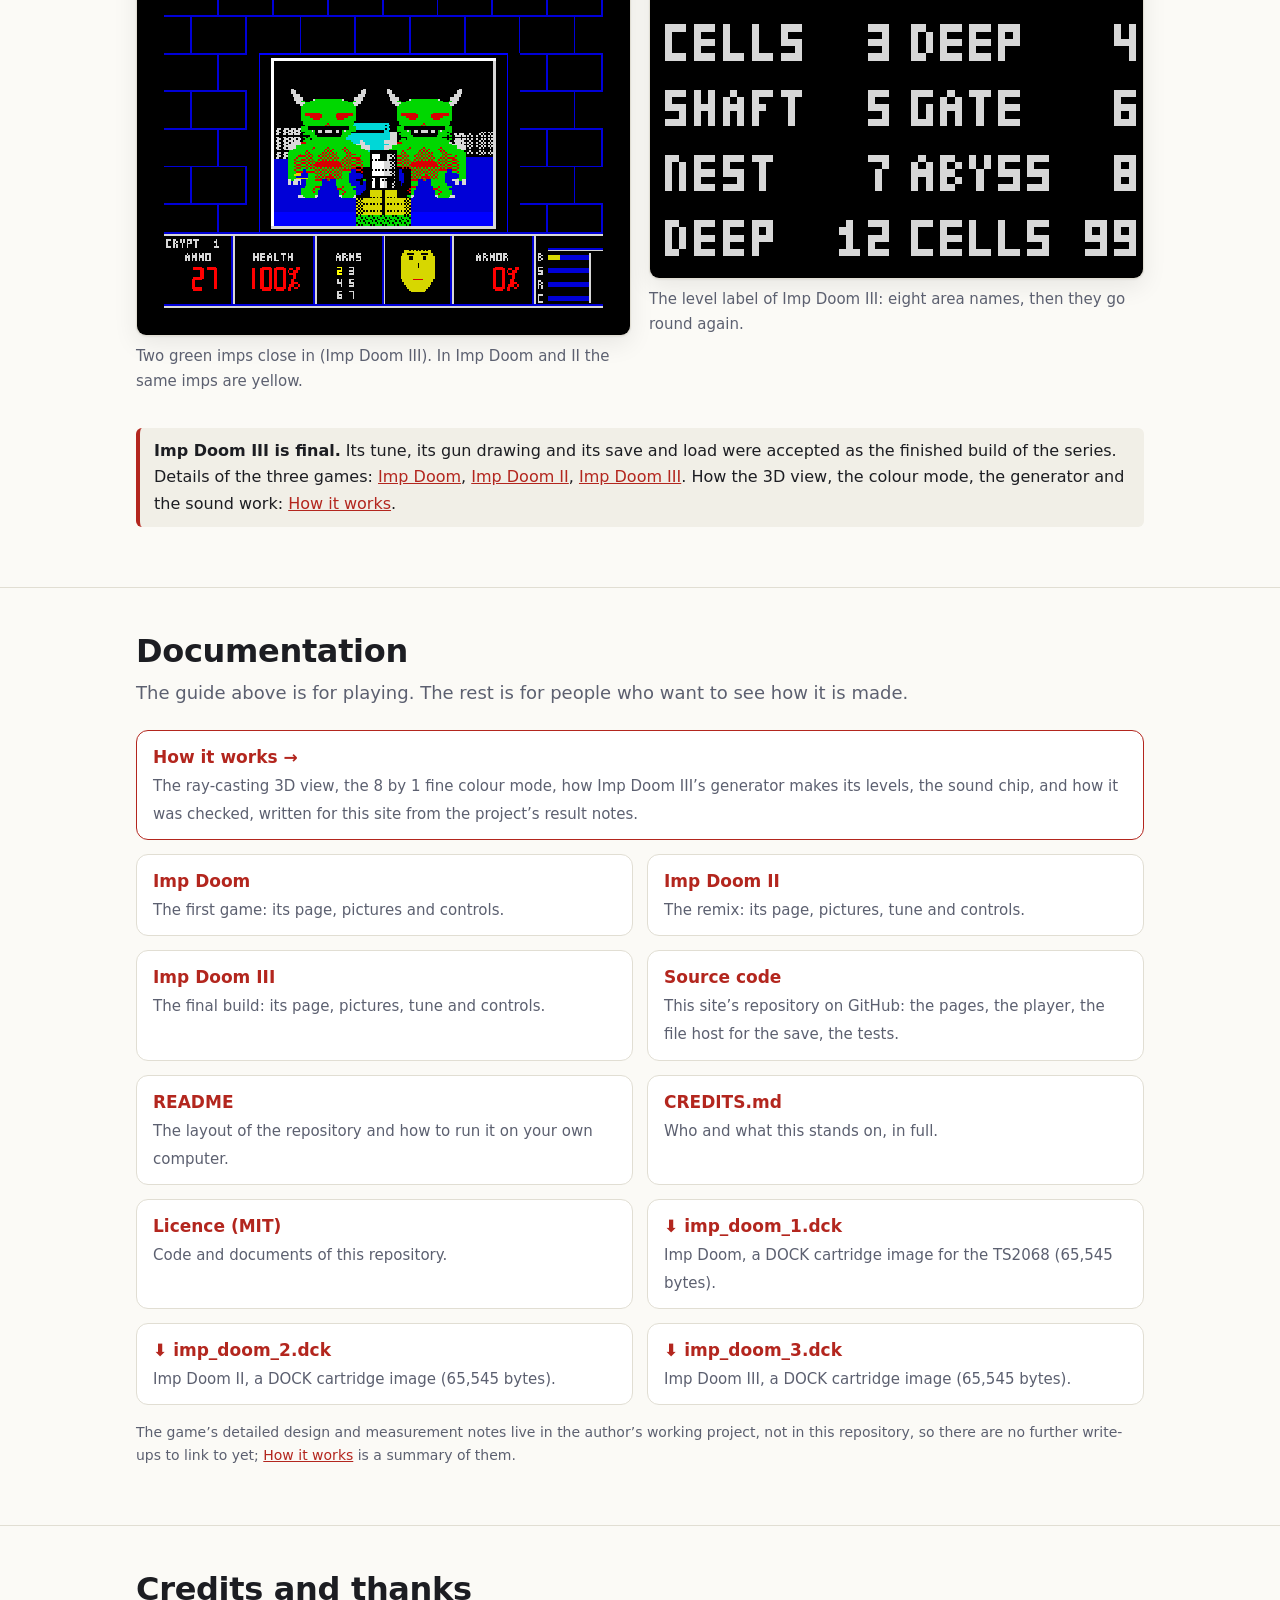
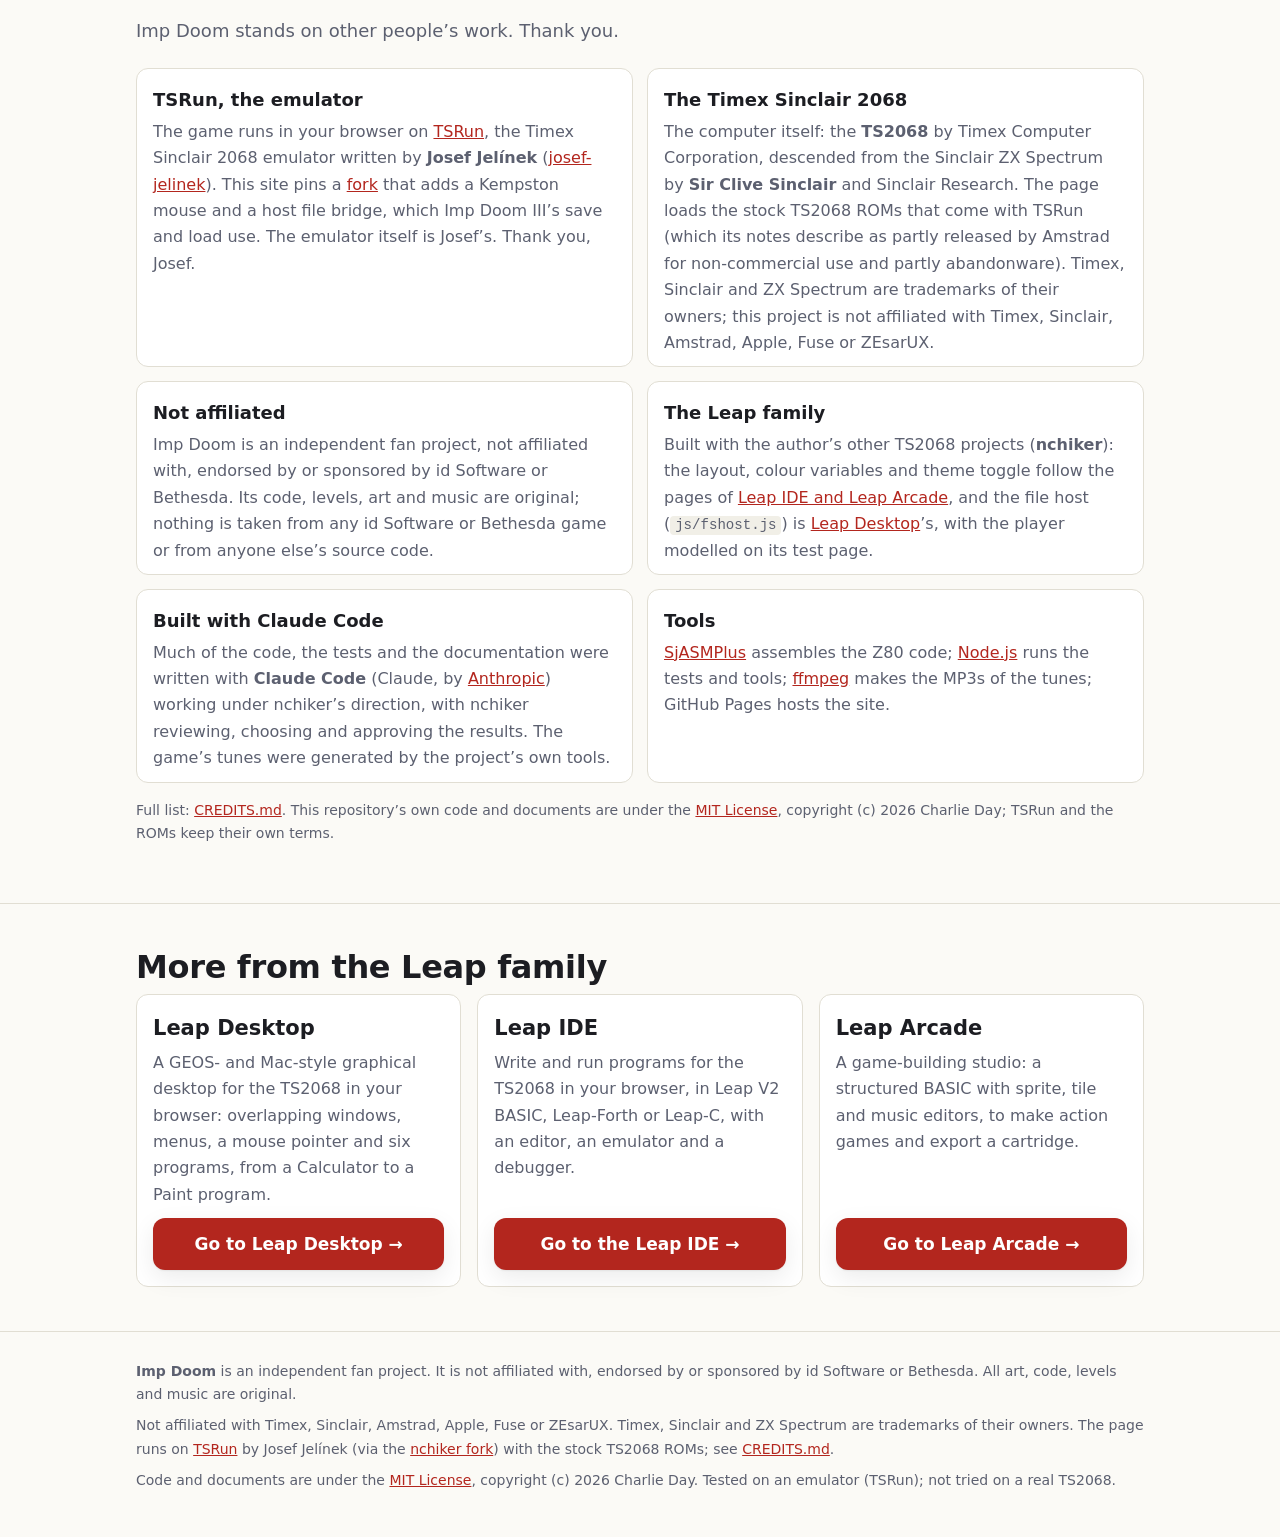
==== commit 5654a0ed: "Main page redesign: embedded player with a tab per game, comparison table, getting-started steps, ho" ====
--- a/index.html
+++ b/index.html
@@ -4,7 +4,7 @@
 <meta charset="utf-8">
 <meta name="viewport" content="width=device-width, initial-scale=1">
 <title>Imp Doom</title>
-<meta name="description" content="Imp Doom, a first-person imp shooter for the Timex Sinclair 2068, in three versions. Play it in your browser.">
+<meta name="description" content="Imp Doom, a first-person imp shooter for the Timex Sinclair 2068, in three versions. Play all three in your browser, on this page, and see what is different between them.">
 <link rel="icon" href="img/favicon.svg" type="image/svg+xml">
 <link rel="stylesheet" href="css/site.css">
 <script>try { var t = localStorage.getItem('imp-doom-site.theme'); if (t) document.documentElement.dataset.theme = t; } catch (e) {}</script>
@@ -14,74 +14,105 @@
   <div class="wrap">
     <a class="brand" href="index.html"><span class="stripe"><i></i><i></i><i></i></span> Imp Doom</a>
     <nav>
+      <a href="index.html#play">Play</a>
+      <a href="index.html#different">What is different</a>
       <a href="imp-doom-1.html">Imp Doom</a>
-      <a href="imp-doom-2.html">Imp Doom II</a>
-      <a href="imp-doom-3.html">Imp Doom III</a>
-      <a href="index.html#how">How to play</a>
-      <a href="https://github.com/nchiker/Imp-Doom/blob/main/CREDITS.md">Credits</a>
+      <a href="imp-doom-2.html">II</a>
+      <a href="imp-doom-3.html">III</a>
+      <a href="tech.html">How it works</a>
+      <a href="index.html#credits">Credits</a>
       <a href="https://github.com/nchiker/Imp-Doom">GitHub</a>
       <button class="theme" id="theme" title="Switch between light and dark">&#9790;</button>
     </nav>
   </div>
 </header>
 
+<main id="top">
 <section class="hero">
   <div class="wrap">
     <div>
       <h1>Imp Doom</h1>
-      <p class="lead">A first-person imp shooter for the Timex Sinclair 2068: a ray-casting 3D view, a pistol, six imps, a key and a locked door on every level. Three versions, all playable here in your browser.</p>
+      <p class="lead">A first-person imp shooter for the Timex Sinclair 2068: a ray-casting 3D view, a pistol, six imps, a key and a locked door on every level. Three versions, and <b>all three play right here on this page</b>.</p>
       <div class="cta">
-        <a class="btn" href="play.html?game=3">Play Imp Doom III</a>
-        <a class="btn alt" href="#games">The three games</a>
-        <a class="btn alt" href="#how">How to play</a>
-      </div>
-      <p class="fine">A fan-made game for a 1983 home computer, run in an emulator. Not affiliated with id Software or Bethesda.</p>
-    </div>
-    <div class="screen"><img class="px" src="img/imp3_title.png" alt="The Imp Doom III title screen: a green imp, the words IMP DOOM III and PRESS FIRE, on a green border" width="576" height="448"></div>
-  </div>
-</section>
-
-<section id="games">
-  <div class="wrap">
-    <h2>Three games</h2>
-    <p class="sub">The same engine and the same controls, three different ways to play.</p>
-    <div class="cards">
-      <div class="card">
-        <img class="px" src="img/imp1_title.png" alt="The Imp Doom title screen on a black border" width="576" height="448">
-        <h3>Imp Doom</h3>
-        <p>The first game, kept as it was.</p>
-        <ul><li>four hand-built levels</li><li>yellow imps</li><li>black border</li><li>a D minor tune</li></ul>
-        <div class="cta"><a class="btn sm" href="play.html?game=1">Play</a><a class="btn sm alt" href="imp-doom-1.html">About</a></div>
-      </div>
-      <div class="card">
-        <img class="px" src="img/imp2_title.png" alt="The Imp Doom II title screen on a blue border" width="576" height="448">
-        <h3>Imp Doom II</h3>
-        <p>The same four levels, remixed: each new game places the imps and items differently.</p>
-        <ul><li>seeded remix of the four levels</li><li>blue border, an E phrygian tune</li><li>ammo boxes give 15; level names; IMPS SLAIN banner</li></ul>
-        <div class="cta"><a class="btn sm" href="play.html?game=2">Play</a><a class="btn sm alt" href="imp-doom-2.html">About</a></div>
-      </div>
-      <div class="card">
-        <img class="px" src="img/imp3_title.png" alt="The Imp Doom III title screen on a green border" width="576" height="448">
-        <h3>Imp Doom III</h3>
-        <p>Generated levels, green imps, and a save you can come back to.</p>
-        <ul><li>a new generated layout each level, up to level 99</li><li>green imps; you start at 100% health</li><li>dark C phrygian tune; save with K, load with L</li></ul>
-        <div class="cta"><a class="btn sm" href="play.html?game=3">Play</a><a class="btn sm alt" href="imp-doom-3.html">About</a></div>
-      </div>
-    </div>
-  </div>
-</section>
-
-<section id="how">
-  <div class="wrap">
-    <h2>How to play</h2>
-    <p class="sub">Press Play, click the picture, press SPACE on the title screen.</p>
-    <ol>
-      <li>Each level is a maze. Kill all the imps to clear it. Some imps wait behind a locked door: find the key, then use the door with <kbd>E</kbd> or <kbd>ENTER</kbd>.</li>
-      <li>Pick up health packs, ammo boxes and the key by walking onto them. The shot goes straight ahead: line an imp up with the middle of the picture and fire.</li>
-      <li>The border flashes to tell you things: red when an imp hits you (turn round, it may be behind you), cyan when you take the key, green when the door opens.</li>
-      <li>If you die, fire restarts the level you died in. When all imps are dead the banner says so (LEVEL CLEAR, AREA CLEAR or IMPS SLAIN, depending on the game); fire carries on.</li>
-    </ol>
-    <h3 id="controls">Controls</h3>
+        <a class="btn" href="#play=3" data-playlink>&#9654; Play Imp Doom III</a>
+        <a class="btn alt" href="#different">What is different &#8595;</a>
+        <a class="btn alt" href="#getting-started">Getting started</a>
+      </div>
+      <p class="fine">Nothing to install: the cartridges run on an emulated 1983 home computer in this page. A fan-made game, <b>emulator-tested only; it has not been tried on a real TS2068.</b> Not affiliated with id Software or Bethesda.</p>
+    </div>
+    <div class="rot">
+      <a class="screen" id="rot-link" href="#play=3" data-playlink title="Play this game"><img id="rot-img" class="px" src="img/imp3_title.png" width="576" height="448" alt="The Imp Doom III title screen: a green imp, the words IMP DOOM III and PRESS FIRE, on a green border"></a>
+      <div class="rot-cap"><span><b id="rot-name">Imp Doom III</b> <span id="rot-about">generated levels, green imps, save and load</span></span><a id="rot-play" href="#play=3" data-playlink>&#9654; Play it</a></div>
+      <div class="rot-dots" id="rot-dots" role="tablist" aria-label="Choose a picture"></div>
+    </div>
+  </div>
+</section>
+
+<section id="getting-started">
+  <div class="wrap steps">
+    <h2>Getting started</h2>
+    <p class="sub">From this page to your first imp in a minute. Every picture in this section was captured from the running page in a browser.</p>
+
+    <h3 id="play-step">Pick a game and press Play</h3>
+    <p>The player is right here. Choose <b>Imp Doom</b>, <b>Imp Doom II</b> or <b>Imp Doom III</b> on the tabs and press <b>Press to play</b>. The page loads that cartridge into an emulated TS2068 and starts it; choosing another tab stops the first game and loads the next into the same machine. Not sure which to pick? <a href="#different">The comparison below</a> says what is different; <b>Imp Doom III</b> is the newest and final one.</p>
+
+    <div id="play" class="player-box">
+      <div class="tabs" role="tablist" aria-label="Choose a game">
+        <button type="button" role="tab" data-game="1" aria-selected="false">Imp Doom</button>
+        <button type="button" role="tab" data-game="2" aria-selected="false">Imp Doom II</button>
+        <button type="button" role="tab" data-game="3" aria-selected="true" class="current">Imp Doom III</button>
+      </div>
+      <div class="pbar">
+        <button class="btn sm" data-role="reset" type="button">Reset</button>
+        <button class="btn sm" data-role="pause" type="button">Pause</button>
+        <button class="btn sm" data-role="full" type="button">Fullscreen</button>
+        <b data-role="gname">Imp Doom III</b>
+        <span class="pstatus grow" data-role="status" role="status">press the picture to start</span>
+        <a data-role="about" href="imp-doom-3.html">About Imp Doom III</a>
+      </div>
+      <div class="pframe">
+        <div class="slot" data-role="slot" id="slot">
+          <canvas data-role="screen" id="screen" width="640" height="240" tabindex="0" aria-label="The Imp Doom screen. Click it to give it the keyboard."></canvas>
+          <button class="poster px" type="button" data-role="poster" style="background-image:url(img/imp3_title.png)"><span>&#9654; Press to play</span></button>
+        </div>
+      </div>
+      <div class="pbar foot">
+        <span data-role="saveline" id="saveline">Saved game: -</span>
+        <button class="btn sm" data-role="delsave" id="delsave" type="button" hidden>Delete save</button>
+        <span class="grow"></span>
+        <span data-role="joy">joystick: no gamepad</span>
+      </div>
+      <noscript><p class="note">The player needs JavaScript and a browser with WebGL 2.</p></noscript>
+    </div>
+    <p class="gdesc" data-role="gdesc"></p>
+    <figure>
+      <img class="wide" src="img/shots/step1_open.png" width="800" height="732" alt="The embedded player: three tabs, a toolbar with Reset, Pause and Fullscreen, and the Imp Doom III title screen waiting under a Press to play button" loading="lazy">
+      <figcaption>The player before it starts: the three game tabs, a toolbar (<b>Reset</b>, <b>Pause</b>, <b>Fullscreen</b>, a status line and a link to the game&rsquo;s page), and the screen. Under the screen is the saved-game line (used by Imp Doom III only) and the gamepad line.</figcaption>
+    </figure>
+    <p class="fine">You need a computer keyboard (there are no touch controls) and a browser with WebGL 2, which the emulator draws with. The player pauses itself while it is scrolled out of view. You can link straight to a game: <code>index.html#play=1</code>, <code>#play=2</code> or <code>#play=3</code> (also <code>?game=N</code>) select that tab and start it; <a href="play.html?game=3"><code>play.html?game=N</code></a> is the same player on a page of its own.</p>
+
+    <h3>Click the screen so it gets the keyboard</h3>
+    <p><b>Click once on the screen.</b> From then on your keys go to the TS2068, and the sound starts too if your browser was holding it back. The frame around the screen turns red when it has the keyboard. If you click somewhere else on the page, click the screen again.</p>
+    <figure>
+      <img class="wide" src="img/shots/step2_focus.png" width="800" height="732" alt="The player running Imp Doom III with a red frame around the screen, which shows it has the keyboard" loading="lazy">
+      <figcaption>Imp Doom III running and focused (the red frame). The status line says &ldquo;click the screen for sound&rdquo; until the first click or key.</figcaption>
+    </figure>
+
+    <h3>Press SPACE on the title</h3>
+    <p>Every game opens on its title screen (the imp, the name and <b>PRESS FIRE</b>). <b>Press <kbd>SPACE</kbd></b> (or <kbd>ENTER</kbd>) to start; <kbd>SPACE</kbd> is the fire button, so it also starts, restarts and continues from every title, death and win screen. The three titles are easy to tell apart: black border for Imp Doom, blue for II, green for III.</p>
+    <div class="trio">
+      <figure><img class="px" src="img/imp1_title.png" width="576" height="448" alt="Imp Doom title screen" loading="lazy"><figcaption>Imp Doom: yellow imp, black border.</figcaption></figure>
+      <figure><img class="px" src="img/imp2_title.png" width="576" height="448" alt="Imp Doom II title screen" loading="lazy"><figcaption>Imp Doom II: yellow imp, blue border.</figcaption></figure>
+      <figure><img class="px" src="img/imp3_title.png" width="576" height="448" alt="Imp Doom III title screen" loading="lazy"><figcaption>Imp Doom III: green imp, green border.</figcaption></figure>
+    </div>
+
+    <h3>Move, turn, shoot</h3>
+    <p>Each level is a maze seen from the inside. The pistol shoots straight ahead: <b>line an imp up with the middle of the picture and press fire</b>. Kill all six imps to clear the level. The status bar shows the level name, <b>ammo</b>, <b>health</b> and, once you have it, the <b>key</b>. Walk onto health packs and ammo boxes to pick them up.</p>
+    <figure>
+      <img class="wide" src="img/shots/step4_play.png" width="800" height="732" alt="The player running Imp Doom III on level 1: a corridor with a white wall on the left and red brick ahead, the pistol at the bottom and the status bar below" loading="lazy">
+      <figcaption>Imp Doom III, level 1 (CRYPT 1), a few seconds after pressing <kbd>SPACE</kbd>: 100% health and 29 bullets (the level starts with 30; one shot has been fired).</figcaption>
+    </figure>
+    <div class="tablewrap">
 <table>
   <tr><th>Action</th><th>Keys</th><th>Gamepad</th></tr>
   <tr><td>Forward / back</td><td><kbd>Q</kbd> / <kbd>A</kbd>, or cursor up / down</td><td>up / down</td></tr>
@@ -90,16 +121,173 @@
   <tr><td>Fire</td><td><kbd>SPACE</kbd></td><td>fire button</td></tr>
   <tr><td>Use (open the locked door, once you have the key)</td><td><kbd>E</kbd> or <kbd>ENTER</kbd></td><td>-</td></tr>
   <tr><td>Start, restart, continue (title, death and win screens)</td><td><kbd>SPACE</kbd> or <kbd>ENTER</kbd></td><td>fire button</td></tr>
-  <tr><td>Save the game</td><td><kbd>K</kbd> (while playing)</td><td>-</td></tr>
-  <tr><td>Load the saved game</td><td><kbd>L</kbd> (while playing, and also on the title and the death and win screens)</td><td>-</td></tr>
+  <tr><td>Save the game (Imp Doom III only)</td><td><kbd>K</kbd> (while playing)</td><td>-</td></tr>
+  <tr><td>Load the saved game (Imp Doom III only)</td><td><kbd>L</kbd> (while playing, and on the title and the death and win screens)</td><td>-</td></tr>
 </table>
-<p class="fine">Keys can be combined (walk and turn, strafe and fire). Click the picture first so it gets the keyboard; the sound starts on the first click or key. A connected gamepad is read as joystick 1.</p>
-    <p class="fine">Save and load (<kbd>K</kbd> / <kbd>L</kbd>) work in Imp Doom III only. Your saved game is kept in this browser (local storage); clearing the site's data deletes it.</p>
-    <h3 id="scld">What is a TS2068 and its fine colour mode?</h3>
-    <p>The Timex Sinclair 2068 is an 8-bit home computer from 1983 with a Z80 processor running at about 3.5 MHz, close kin to the Sinclair ZX Spectrum. Its video chip, the SCLD, adds screen modes the Spectrum does not have. In the usual Spectrum mode one colour pair covers a whole 8 by 8 pixel block, so colours clash; in the SCLD&rsquo;s fine colour mode every 8 by 1 pixel strip gets its own pair, which lets a 3D view show walls, floor and imps in clearly different colours.</p>
-    <p>Imp Doom runs on the stock TS2068 and uses that mode; the browser page below the Play button emulates the machine with <a href="https://github.com/nchiker/TSRun">TSRun</a>, so it runs at the machine&rsquo;s own speed (15 game frames a second).</p>
-  </div>
-</section>
+    </div>
+    <p class="fine">Keys can be combined (walk and turn, strafe and fire). A connected gamepad is read as joystick 1. Keys are read only while the screen has the keyboard.</p>
+
+    <h3>Find the key and use the door</h3>
+    <p>Every level has a key and a locked door; some of the imps wait behind that door. <b>Walk onto the key</b> to take it: the border flashes <b>cyan</b> and a key shows in the status bar. Then walk up to the door and <b>press <kbd>E</kbd> or <kbd>ENTER</kbd></b>: the border flashes <b>green</b> and the door opens. When an imp hits you the border flashes <b>red</b>: turn round, it may be behind you.</p>
+    <div class="pair">
+      <figure><img class="px" src="img/imp1_key.png" width="576" height="448" alt="Imp Doom level 2 just after the key was taken: a cyan border and a key in the status bar" loading="lazy"><figcaption>Key taken: cyan border, key in the status bar (Imp Doom, level 2).</figcaption></figure>
+      <figure><img class="px" src="img/imp1_door.png" width="576" height="448" alt="Imp Doom level 2: the door just started to open, a green border and the yellow door filling the view" loading="lazy"><figcaption>Door opening: green border, the yellow door in front of you (Imp Doom, level 2).</figcaption></figure>
+    </div>
+    <p>If you die, fire restarts the level you died in. When all imps are dead a banner tells you so (LEVEL CLEAR, AREA CLEAR or IMPS SLAIN, depending on the game) and fire carries on.</p>
+
+    <h3>Save and load (Imp Doom III only)</h3>
+    <p>In <b>Imp Doom III</b>, <kbd>K</kbd> saves the game you are in and <kbd>L</kbd> loads it (also from the title and the banners, even after you reload the page). The border flashes <b>white</b> when saved, <b>yellow</b> when loaded and <b>magenta</b> when it failed (for example, no saved game yet); a dead game cannot be saved. The save is kept in <b>this browser&rsquo;s local storage</b> (key <code>impdoom:DOOM1.SAV</code>), on this device only: the line under the screen says <b>Saved game: yes</b> or <b>no</b>, and <b>Delete save</b> removes it. Clearing the site&rsquo;s data deletes it too. Imp Doom and Imp Doom II have no save key.</p>
+    <figure>
+      <img class="wide" src="img/shots/step6_saved.png" width="800" height="739" alt="Imp Doom III just after K was pressed: a light grey-white border around the picture, and the line under the screen reads Saved game: yes with a Delete save button" loading="lazy">
+      <figcaption>A moment after <kbd>K</kbd>: the white border (saved) and <b>Saved game: yes</b> with the <b>Delete save</b> button.</figcaption>
+    </figure>
+    <div class="callout">Everything here was tested in emulators only (TSRun in a browser and the project&rsquo;s own checks). Real TS2068 hardware has not been tried.</div>
+    <p><a class="btn" href="#play=3" data-playlink>&#9654; Play Imp Doom III</a> <a class="btn alt" href="#different">What is different between the three &#8595;</a></p>
+  </div>
+</section>
+
+<section id="different">
+  <div class="wrap">
+    <h2>What is different</h2>
+    <p class="sub">The same engine, the same imp, the same controls and the same key-and-door levels in all three; what changes is where the levels come from and a handful of looks and rules. Everything below is taken from the project&rsquo;s own result notes.</p>
+    <ul class="toc"><li><a href="#how-differ">How each plays</a></li><li><a href="#compare">Side by side</a></li><li><a href="#pictures">The same moment in each</a></li></ul>
+
+    <h3 id="how-differ">How each one plays</h3>
+    <div class="versions">
+      <div class="card">
+        <img class="px" src="img/imp1_level1.png" alt="Imp Doom level 1" width="576" height="448" loading="lazy">
+        <h3>Imp Doom <span class="fine">(I)</span></h3>
+        <p><b>You learn it.</b> Four hand-built levels, always the same: the imps, health packs, ammo boxes and the key are in the same places every time, so a second run is a rehearsal. Each level starts at 100% health. Clear level 4 and the banner says YOU WIN. This build is frozen, exactly as it was.</p>
+        <div class="cta"><a class="btn sm" href="#play=1" data-playlink>&#9654; Play</a><a class="btn sm alt" href="imp-doom-1.html">About</a></div>
+      </div>
+      <div class="card">
+        <img class="px" src="img/imp2_level1.png" alt="Imp Doom II level 1" width="576" height="448" loading="lazy">
+        <h3>Imp Doom II</h3>
+        <p><b>The maps you know, with surprises.</b> The same four levels, walls, door and key chamber, but where the six imps stand and where the key, health and ammo lie is picked from stored alternatives by a seed taken when you press fire on the title. Dying replays the same layout; a new game draws a new seed. Ammo boxes give 15 instead of 10, the levels have names, and the last banner reads IMPS SLAIN. On average the remixed levels 3 and 4 came out a little easier than the hand-built ones in the project&rsquo;s bot tests.</p>
+        <div class="cta"><a class="btn sm" href="#play=2" data-playlink>&#9654; Play</a><a class="btn sm alt" href="imp-doom-2.html">About</a></div>
+      </div>
+      <div class="card">
+        <img class="px" src="img/imp3_level1.png" alt="Imp Doom III level 1" width="576" height="448" loading="lazy">
+        <h3>Imp Doom III</h3>
+        <p><b>Every level is new, and you can stop and come back.</b> A generator builds a fresh layout for every level, up to level 99, and the imps are green. The first four levels step up in difficulty (the least ammo you can start a level with falls from 30 to 14 bullets), and from level 4 on it stays at that setting. Later levels start with the health you carried over or 50%, whichever is more. K saves, L loads. The tune is darker. This is the final build.</p>
+        <div class="cta"><a class="btn sm" href="#play=3" data-playlink>&#9654; Play</a><a class="btn sm alt" href="imp-doom-3.html">About</a></div>
+      </div>
+    </div>
+
+    <h3 id="compare">Side by side</h3>
+    <div class="tablewrap">
+<table class="compare">
+  <thead><tr><th></th><th>Imp Doom</th><th>Imp Doom II</th><th>Imp Doom III</th></tr></thead>
+  <tbody>
+  <tr><td>Levels</td><td>4</td><td>4 (the same four)</td><td>1 to 99, one after another; the counter stops at 99</td></tr>
+  <tr><td>Hand-built or generated</td><td>All hand-built: walls, door, imps, items</td><td>Walls, door and key chamber hand-built; imps and items placed from stored alternatives</td><td>Nothing in a level is hand-built: a generator makes every layout. (The vault and its locked door are always in the top right corner.)</td></tr>
+  <tr><td>What the seed does</td><td>There is no seed: every game is the same</td><td>An 8-bit seed, taken from a counter that runs while the title waits, picks one of 4 stored cells for each of the 10 slots of a level (6 imps and 4 items). It is kept for the whole game and replayed after a death. Seed 0 is the hand-built level exactly (1 game in 256).</td><td>A 12-bit seed plus a difficulty step picks the whole level (16,384 possible levels). The first seed comes from the title press (256 values); the next level&rsquo;s seed is (5 &times; seed + 17) mod 4096. A death replays the same level.</td></tr>
+  <tr><td>Enemies</td><td>Six yellow imps a level</td><td>Six yellow imps a level</td><td>Six <b>green</b> imps a level (the ammo boxes are magenta so they stand out against the green)</td></tr>
+  <tr><td>Title and border</td><td>IMP DOOM, black border</td><td>IMP DOOM II, <b>blue</b> border</td><td>IMP DOOM III, <b>green</b> border</td></tr>
+  <tr><td>Tune</td><td>D minor, 75 beats per minute</td><td>E phrygian, 112 bpm, a 17 second loop with a galloping bass</td><td>C phrygian, 56 bpm, a 51 second pass; dark, with the bass on the lowest notes the chip has</td></tr>
+  <tr><td>Start health</td><td>100% at the start of every level</td><td>100% at the start of every level</td><td>100% on a new game; later levels start with what you carried over or 50%, whichever is more</td></tr>
+  <tr><td>Ammo</td><td>50 bullets at the start of level 1 (12 at level 4); a box gives <b>10</b></td><td>50 at level 1 (12 at level 4); a box gives <b>15</b></td><td>30 at level 1; later levels start with what you carried or the level&rsquo;s floor (30, 24, 18, 14 for the first four levels), whichever is more; a box gives <b>15</b></td></tr>
+  <tr><td>Level name on the status bar</td><td>LEVEL 1 to LEVEL 4</td><td>1 HALL, 2 KEEP, 3 FORGE, 4 LAIR</td><td>An area name and the number: CRYPT 1, VAULT 2, CELLS 3, DEEP 4, SHAFT 5, GATE 6, NEST 7, ABYSS 8, then the names go round again (DEEP 12, CELLS 99)</td></tr>
+  <tr><td>Banners</td><td>LEVEL CLEAR; YOU WIN after level 4</td><td>LEVEL CLEAR; IMPS SLAIN after level 4</td><td>AREA CLEAR after every level; fire goes on to the next generated level</td></tr>
+  <tr><td>Save and load</td><td>None</td><td>None</td><td><kbd>K</kbd> saves, <kbd>L</kbd> loads (also from the title and the banners); the border flashes white / yellow / magenta; kept in this browser</td></tr>
+  <tr><td>State</td><td>Frozen (tag <code>imp-doom-1</code>); cartridge md5 b0f070fc</td><td>Played and accepted; cartridge md5 120d03e2</td><td><b>Final</b>, accepted by its author (2026-11-24); cartridge md5 e7f1698c</td></tr>
+  </tbody>
+</table>
+    </div>
+    <p class="fine">Common to all three: the same ray-casting engine and 8 by 1 colour mode, six imps, a pistol with a muzzle flash, the imp&rsquo;s growl, the key / door / hit border cues, the same controls and the same running speed (15 game frames a second). The cartridges are each 65,545 bytes. Imp Doom III was forked from Imp Doom II&rsquo;s code.</p>
+
+    <h3 id="pictures">The same moment in each</h3>
+    <p class="rowlabel">The title screens</p>
+    <div class="trio">
+      <figure><img class="px" src="img/imp1_title.png" width="576" height="448" alt="Imp Doom title screen: black border, yellow imp" loading="lazy"><figcaption>Imp Doom: black border, yellow imp, LEVEL 1 label, 50 bullets.</figcaption></figure>
+      <figure><img class="px" src="img/imp2_title.png" width="576" height="448" alt="Imp Doom II title screen: blue border, yellow imp" loading="lazy"><figcaption>Imp Doom II: blue border; the label reads 1 HALL.</figcaption></figure>
+      <figure><img class="px" src="img/imp3_title.png" width="576" height="448" alt="Imp Doom III title screen: green border, green imp" loading="lazy"><figcaption>Imp Doom III: green border, green imp; the label reads CRYPT 1 and the ammo 30.</figcaption></figure>
+    </div>
+    <p class="rowlabel">Level 1, a moment after the start</p>
+    <div class="trio">
+      <figure><img class="px" src="img/imp1_level1.png" width="576" height="448" alt="Imp Doom level 1 view" loading="lazy"><figcaption>Imp Doom: a hall with a far wall; 50 bullets.</figcaption></figure>
+      <figure><img class="px" src="img/imp2_level1.png" width="576" height="448" alt="Imp Doom II level 1 view" loading="lazy"><figcaption>Imp Doom II: the same view (it is the same level, only the label differs); the imps and items stand elsewhere in a seeded game.</figcaption></figure>
+      <figure><img class="px" src="img/imp3_level1.png" width="576" height="448" alt="Imp Doom III level 1 view: a red brick corridor" loading="lazy"><figcaption>Imp Doom III: a generated level, a red brick corridor; 30 bullets.</figcaption></figure>
+    </div>
+    <p class="rowlabel">Level 4</p>
+    <div class="trio">
+      <figure><img class="px" src="img/imp1_level4.png" width="576" height="448" alt="Imp Doom level 4 start: a grey wall and 12 bullets" loading="lazy"><figcaption>Imp Doom, LEVEL 4 at its start: 12 bullets.</figcaption></figure>
+      <figure><img class="px" src="img/imp2_level4.png" width="576" height="448" alt="Imp Doom II level 4 start, the same view with the label 4 LAIR" loading="lazy"><figcaption>Imp Doom II, 4 LAIR: the same level, same view, a new label.</figcaption></figure>
+      <figure><img class="px" src="img/imp3_level4.png" width="576" height="448" alt="Imp Doom III generated level 4, DEEP 4, cyan metal walls" loading="lazy"><figcaption>Imp Doom III, DEEP 4: a generated level (cyan metal walls, taken mid-level).</figcaption></figure>
+    </div>
+    <p class="rowlabel">The banners</p>
+    <div class="trio">
+      <figure><img class="px" src="img/imp1_win.png" width="576" height="448" alt="Imp Doom: YOU WIN banner" loading="lazy"><figcaption>Imp Doom: YOU WIN after level 4.</figcaption></figure>
+      <figure><img class="px" src="img/imp2_win.png" width="576" height="448" alt="Imp Doom II: IMPS SLAIN banner" loading="lazy"><figcaption>Imp Doom II: IMPS SLAIN after level 4.</figcaption></figure>
+      <figure><img class="px" src="img/imp3_clear.png" width="576" height="448" alt="Imp Doom III: AREA CLEAR banner" loading="lazy"><figcaption>Imp Doom III: AREA CLEAR, after every level.</figcaption></figure>
+    </div>
+    <p class="rowlabel">The imps and the level names of Imp Doom III</p>
+    <div class="pair">
+      <figure><img class="px" src="img/imp3_imps.png" width="576" height="448" alt="Imp Doom III: two green imps with red eyes and white horns" loading="lazy"><figcaption>Two green imps close in (Imp Doom III). In Imp Doom and II the same imps are yellow.</figcaption></figure>
+      <figure><img class="px" src="img/imp3_labels.png" width="580" height="270" alt="The Imp Doom III level names: CRYPT 1, VAULT 2, CELLS 3, DEEP 4, SHAFT 5, GATE 6, NEST 7, ABYSS 8, DEEP 12, CELLS 99" loading="lazy"><figcaption>The level label of Imp Doom III: eight area names, then they go round again.</figcaption></figure>
+    </div>
+    <p class="note"><b>Imp Doom III is final.</b> Its tune, its gun drawing and its save and load were accepted as the finished build of the series. Details of the three games: <a href="imp-doom-1.html">Imp Doom</a>, <a href="imp-doom-2.html">Imp Doom II</a>, <a href="imp-doom-3.html">Imp Doom III</a>. How the 3D view, the colour mode, the generator and the sound work: <a href="tech.html">How it works</a>.</p>
+  </div>
+</section>
+
+<section id="docs">
+  <div class="wrap">
+    <h2>Documentation</h2>
+    <p class="sub">The guide above is for playing. The rest is for people who want to see how it is made.</p>
+    <div class="docs">
+      <a class="feature" href="tech.html"><b>How it works &rarr;</b><span>The ray-casting 3D view, the 8 by 1 fine colour mode, how Imp Doom III&rsquo;s generator makes its levels, the sound chip, and how it was checked, written for this site from the project&rsquo;s result notes.</span></a>
+      <a href="imp-doom-1.html"><b>Imp Doom</b><span>The first game: its page, pictures and controls.</span></a>
+      <a href="imp-doom-2.html"><b>Imp Doom II</b><span>The remix: its page, pictures, tune and controls.</span></a>
+      <a href="imp-doom-3.html"><b>Imp Doom III</b><span>The final build: its page, pictures, tune and controls.</span></a>
+      <a href="https://github.com/nchiker/Imp-Doom"><b>Source code</b><span>This site&rsquo;s repository on GitHub: the pages, the player, the file host for the save, the tests.</span></a>
+      <a href="https://github.com/nchiker/Imp-Doom/blob/main/README.md"><b>README</b><span>The layout of the repository and how to run it on your own computer.</span></a>
+      <a href="https://github.com/nchiker/Imp-Doom/blob/main/CREDITS.md"><b>CREDITS.md</b><span>Who and what this stands on, in full.</span></a>
+      <a href="https://github.com/nchiker/Imp-Doom/blob/main/LICENSE"><b>Licence (MIT)</b><span>Code and documents of this repository.</span></a>
+      <a href="cart/imp_doom_1.dck" download><b>&#11015; imp_doom_1.dck</b><span>Imp Doom, a DOCK cartridge image for the TS2068 (65,545 bytes).</span></a>
+      <a href="cart/imp_doom_2.dck" download><b>&#11015; imp_doom_2.dck</b><span>Imp Doom II, a DOCK cartridge image (65,545 bytes).</span></a>
+      <a href="cart/imp_doom_3.dck" download><b>&#11015; imp_doom_3.dck</b><span>Imp Doom III, a DOCK cartridge image (65,545 bytes).</span></a>
+    </div>
+    <p class="fine">The game&rsquo;s detailed design and measurement notes live in the author&rsquo;s working project, not in this repository, so there are no further write-ups to link to yet; <a href="tech.html">How it works</a> is a summary of them.</p>
+  </div>
+</section>
+
+<section id="credits">
+  <div class="wrap">
+    <h2>Credits and thanks</h2>
+    <p class="sub">Imp Doom stands on other people&rsquo;s work. Thank you.</p>
+    <div class="credits">
+      <div><h4>TSRun, the emulator</h4><p>The game runs in your browser on <a href="https://github.com/josef-jelinek/TSRun">TSRun</a>, the Timex Sinclair 2068 emulator written by <b>Josef Jel&iacute;nek</b> (<a href="https://github.com/josef-jelinek">josef-jelinek</a>). This site pins a <a href="https://github.com/nchiker/TSRun">fork</a> that adds a Kempston mouse and a host file bridge, which Imp Doom III&rsquo;s save and load use. The emulator itself is Josef&rsquo;s. Thank you, Josef.</p></div>
+      <div><h4>The Timex Sinclair 2068</h4><p>The computer itself: the <b>TS2068</b> by Timex Computer Corporation, descended from the Sinclair ZX Spectrum by <b>Sir Clive Sinclair</b> and Sinclair Research. The page loads the stock TS2068 ROMs that come with TSRun (which its notes describe as partly released by Amstrad for non-commercial use and partly abandonware). Timex, Sinclair and ZX Spectrum are trademarks of their owners; this project is not affiliated with Timex, Sinclair, Amstrad, Apple, Fuse or ZEsarUX.</p></div>
+      <div><h4>Not affiliated</h4><p>Imp Doom is an independent fan project, not affiliated with, endorsed by or sponsored by id Software or Bethesda. Its code, levels, art and music are original; nothing is taken from any id Software or Bethesda game or from anyone else&rsquo;s source code.</p></div>
+      <div><h4>The Leap family</h4><p>Built with the author&rsquo;s other TS2068 projects (<b>nchiker</b>): the layout, colour variables and theme toggle follow the pages of <a href="https://github.com/nchiker/2068-Leap-IDE">Leap IDE and Leap Arcade</a>, and the file host (<code>js/fshost.js</code>) is <a href="https://github.com/nchiker/2068-Leap-Desktop">Leap Desktop</a>&rsquo;s, with the player modelled on its test page.</p></div>
+      <div><h4>Built with Claude Code</h4><p>Much of the code, the tests and the documentation were written with <b>Claude Code</b> (Claude, by <a href="https://www.anthropic.com">Anthropic</a>) working under nchiker&rsquo;s direction, with nchiker reviewing, choosing and approving the results. The game&rsquo;s tunes were generated by the project&rsquo;s own tools.</p></div>
+      <div><h4>Tools</h4><p><a href="https://github.com/z00m128/sjasmplus">SjASMPlus</a> assembles the Z80 code; <a href="https://nodejs.org">Node.js</a> runs the tests and tools; <a href="https://ffmpeg.org">ffmpeg</a> makes the MP3s of the tunes; GitHub Pages hosts the site.</p></div>
+    </div>
+    <p class="fine">Full list: <a href="https://github.com/nchiker/Imp-Doom/blob/main/CREDITS.md">CREDITS.md</a>. This repository&rsquo;s own code and documents are under the <a href="LICENSE">MIT License</a>, copyright (c) 2026 Charlie Day; TSRun and the ROMs keep their own terms.</p>
+  </div>
+</section>
+
+<section id="family">
+  <div class="wrap">
+    <h2>More from the Leap family</h2>
+    <div class="sisters-grid">
+      <div class="sisters">
+        <div><h3>Leap Desktop</h3><p>A GEOS- and Mac-style graphical desktop for the TS2068 in your browser: overlapping windows, menus, a mouse pointer and six programs, from a Calculator to a Paint program.</p></div>
+        <a class="btn" href="https://nchiker.github.io/2068-Leap-Desktop/leap-desktop.html">Go to Leap Desktop &rarr;</a>
+      </div>
+      <div class="sisters">
+        <div><h3>Leap IDE</h3><p>Write and run programs for the TS2068 in your browser, in Leap V2 BASIC, Leap-Forth or Leap-C, with an editor, an emulator and a debugger.</p></div>
+        <a class="btn" href="https://nchiker.github.io/2068-Leap-IDE/leap-ide.html">Go to the Leap IDE &rarr;</a>
+      </div>
+      <div class="sisters">
+        <div><h3>Leap Arcade</h3><p>A game-building studio: a structured BASIC with sprite, tile and music editors, to make action games and export a cartridge.</p></div>
+        <a class="btn" href="https://nchiker.github.io/2068-Leap-IDE/arcade.html">Go to Leap Arcade &rarr;</a>
+      </div>
+    </div>
+  </div>
+</section>
+</main>
+
 <footer>
   <div class="wrap">
     <p><b>Imp Doom</b> is an independent fan project. It is not affiliated with, endorsed by or sponsored by id Software or Bethesda. All art, code, levels and music are original.</p>
@@ -108,5 +296,6 @@
   </div>
 </footer>
 <script src="js/site.js"></script>
+<script type="module" src="js/index.js"></script>
 </body>
 </html>
--- a/css/site.css
+++ b/css/site.css
@@ -15,6 +15,7 @@
   --accent: #ff6a5e; --accent-ink: #1a0604; --code-bg: #1f222b; --shadow: 0 1px 2px rgba(0,0,0,.4), 0 8px 24px rgba(0,0,0,.35);
 }
 * { box-sizing: border-box; }
+[hidden] { display: none !important; }
 html { scroll-behavior: smooth; scroll-padding-top: 72px; }
 body { margin: 0; background: var(--bg); color: var(--ink); font: 17px/1.65 system-ui, -apple-system, "Segoe UI", Roboto, sans-serif; }
 a { color: var(--accent); }
@@ -82,10 +83,84 @@
 footer { border-top: 1px solid var(--line); padding: 28px 0 40px; color: var(--muted); font-size: 14px; }
 footer p { margin: 0 0 8px; }
 
+
+/* hero carousel (after the Leap Desktop page) */
+.rot .screen { padding: 12px; }
+.rot-cap { display: flex; justify-content: space-between; gap: 10px; align-items: baseline; margin-top: 10px; font-size: 15px; flex-wrap: wrap; }
+.rot-cap a { font-weight: 700; white-space: nowrap; }
+.rot-dots { display: flex; gap: 8px; margin-top: 8px; }
+.rot-dots button { width: 14px; height: 14px; border-radius: 50%; border: 1px solid var(--muted); background: transparent; padding: 0; cursor: pointer; }
+.rot-dots button[aria-selected="true"] { background: var(--accent); border-color: var(--accent); }
+
+/* getting started: numbered steps */
+.steps { counter-reset: step; }
+.steps h3 { counter-increment: step; display: flex; align-items: center; gap: 12px; margin-top: 38px; }
+.steps h3::before { content: counter(step); flex: none; width: 34px; height: 34px; border-radius: 50%; background: var(--accent); color: var(--accent-ink); font-weight: 800; display: inline-flex; align-items: center; justify-content: center; font-size: 18px; }
+.steps h3 + p, .steps h3 + .player-box { margin-top: 8px; }
+.callout { background: var(--code-bg); border-left: 4px solid var(--y); padding: 10px 14px; border-radius: 6px; margin: 16px 0; font-size: 16px; }
+.wide { width: 100%; border: 1px solid var(--line); border-radius: 10px; box-shadow: var(--shadow); }
+
+/* embedded player */
+.player-box { margin: 10px 0 6px; max-width: 800px; }
+.tabs { display: flex; gap: 6px; flex-wrap: wrap; margin-bottom: -1px; position: relative; z-index: 1; }
+.tabs button { font: inherit; font-weight: 700; font-size: 16px; padding: 9px 16px; border: 1px solid var(--line); border-bottom: 0; border-radius: 10px 10px 0 0; background: var(--code-bg); color: var(--muted); cursor: pointer; }
+.tabs button:hover { color: var(--ink); }
+.tabs button.current { background: #1c1d22; color: #fff; border-color: #1c1d22; }
+.pbar { display: flex; flex-wrap: wrap; gap: 8px; align-items: center; background: #1c1d22; color: #cfd2de; padding: 8px 12px; font-size: 14px; border: 1px solid #1c1d22; }
+.pbar:first-of-type { border-radius: 0 10px 0 0; }
+.pbar .btn.sm { background: #2b2e3a; color: #ecebe6; border: 1px solid #3a3e4d; }
+.pbar .btn.sm:hover { background: #363a49; filter: none; }
+.pbar .grow { flex: 1; }
+.pbar a { color: #ff8c82; }
+.pbar.foot { border-radius: 0 0 10px 10px; }
+#play .slot, .slot { position: relative; background: #000; aspect-ratio: 4 / 3; width: min(100%, calc((100vh - 200px) * 4 / 3)); min-width: min(100%, 320px); margin: 0 auto; display: flex; align-items: center; justify-content: center; }
+.pframe { background: #000; border-left: 1px solid #1c1d22; border-right: 1px solid #1c1d22; }
+.slot:fullscreen { width: 100%; aspect-ratio: auto; height: 100vh; }
+.slot canvas { background: #000; outline: none; max-width: 100%; }
+.slot:focus-within { outline: 3px solid var(--accent); outline-offset: -3px; }
+.poster { position: absolute; inset: 0; border: 0; padding: 0; cursor: pointer; background: #000 center / contain no-repeat; display: flex; align-items: center; justify-content: center; font: inherit; overflow: hidden; }
+.poster::before { content: ''; position: absolute; inset: 0; background: rgba(0,0,0,.4); }
+.poster[hidden] { display: none; }
+.poster span { position: relative; background: var(--accent); color: var(--accent-ink); font-weight: 800; font-size: 20px; padding: 14px 28px; border-radius: 12px; box-shadow: var(--shadow); }
+.poster:hover span { filter: brightness(1.1); }
+.pstatus { color: #9a9eae; min-height: 1.4em; }
+.gdesc { margin: 10px 0 0; color: var(--muted); font-size: 16px; }
+
+/* comparison table */
+.tablewrap { overflow-x: auto; margin: 14px 0; border-radius: 10px; }
+.tablewrap table { min-width: 760px; margin: 0; }
+.compare th:first-child, .compare td:first-child { width: 17%; font-weight: 700; background: var(--code-bg); position: sticky; left: 0; }
+.compare thead th { text-transform: none; font-size: 16px; letter-spacing: 0; color: var(--ink); }
+.compare td.diff { background: color-mix(in srgb, var(--y) 12%, var(--panel)); }
+.versions { display: grid; grid-template-columns: repeat(3, 1fr); gap: 20px; }
+.versions .card h3 { margin-top: 0; }
+.rowlabel { font-weight: 700; margin: 26px 0 0; }
+
+/* documentation, credits, family */
+.docs, .credits { display: grid; grid-template-columns: repeat(2, 1fr); gap: 14px; }
+.docs a { display: block; background: var(--panel); border: 1px solid var(--line); border-radius: 12px; padding: 12px 16px; text-decoration: none; color: var(--ink); }
+.docs a:hover { border-color: var(--accent); }
+.docs a b { display: block; color: var(--accent); }
+.docs a span { color: var(--muted); font-size: 15px; }
+.docs a.feature { grid-column: 1 / -1; border-color: var(--accent); }
+.credits > div { background: var(--panel); border: 1px solid var(--line); border-radius: 12px; padding: 4px 16px 10px; }
+.credits h4 { margin: 12px 0 4px; font-size: 18px; }
+.credits p { margin: 0; font-size: 16px; color: var(--muted); }
+.sisters-grid { display: grid; grid-template-columns: repeat(3, 1fr); gap: 16px; }
+.sisters { background: var(--panel); border: 1px solid var(--line); border-radius: 12px; padding: 4px 16px 16px; display: flex; flex-direction: column; gap: 10px; }
+.sisters h3 { margin: 12px 0 4px; }
+.sisters p { margin: 0; color: var(--muted); font-size: 16px; }
+.sisters .btn { margin-top: auto; text-align: center; }
+.toc { display: flex; flex-wrap: wrap; gap: 8px; margin: 0 0 18px; padding: 0; list-style: none; }
+.toc a { display: inline-block; padding: 4px 12px; border: 1px solid var(--line); border-radius: 999px; text-decoration: none; font-size: 15px; background: var(--panel); }
+
 @media (max-width: 800px) {
   .hero .wrap, .pair { grid-template-columns: 1fr; }
-  .cards, .trio { grid-template-columns: 1fr; }
+  .cards, .trio, .versions, .docs, .credits, .sisters-grid { grid-template-columns: 1fr; }
+  .tabs button { padding: 8px 10px; font-size: 14px; }
   .hero { padding: 32px 0 24px; }
   .bar nav { margin-left: 0; }
+  .bar nav a { padding: 4px 8px; font-size: 14px; }
+  html { scroll-padding-top: 112px; }
   table { font-size: 15px; }
 }
